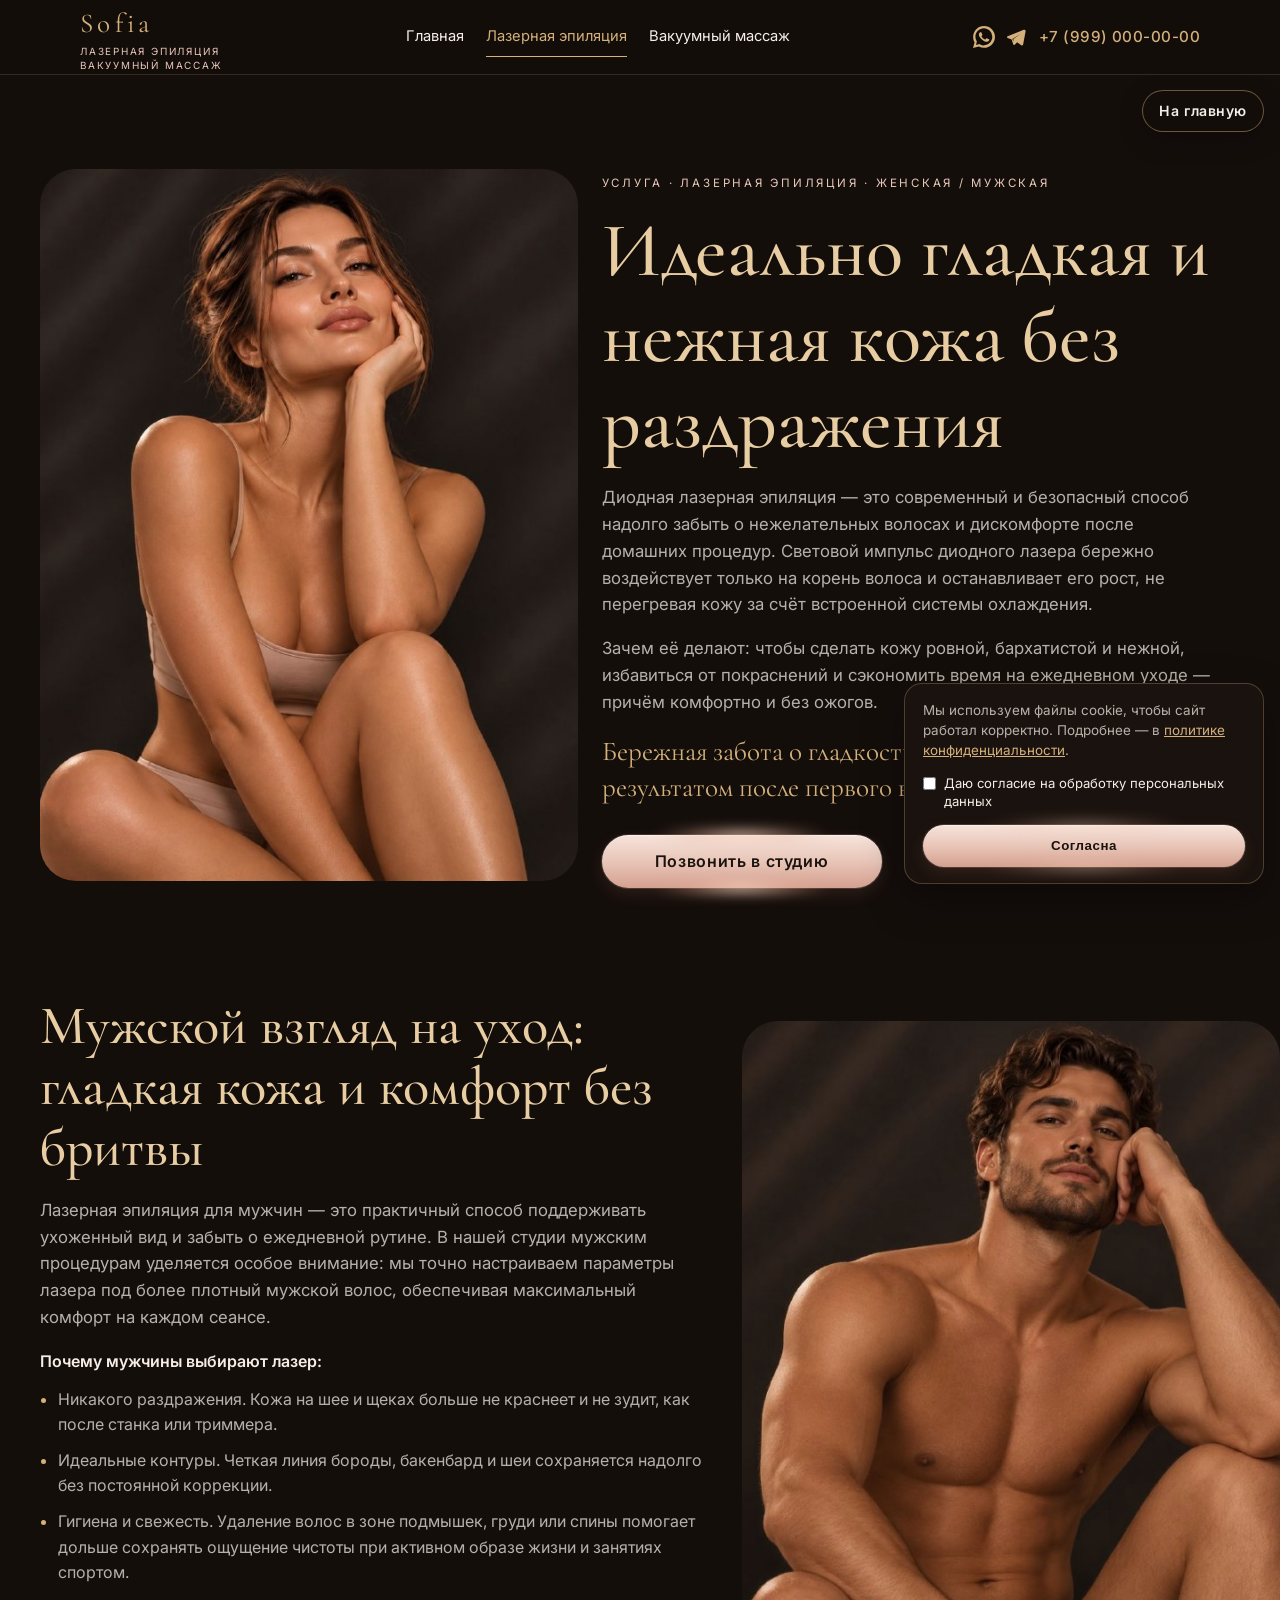
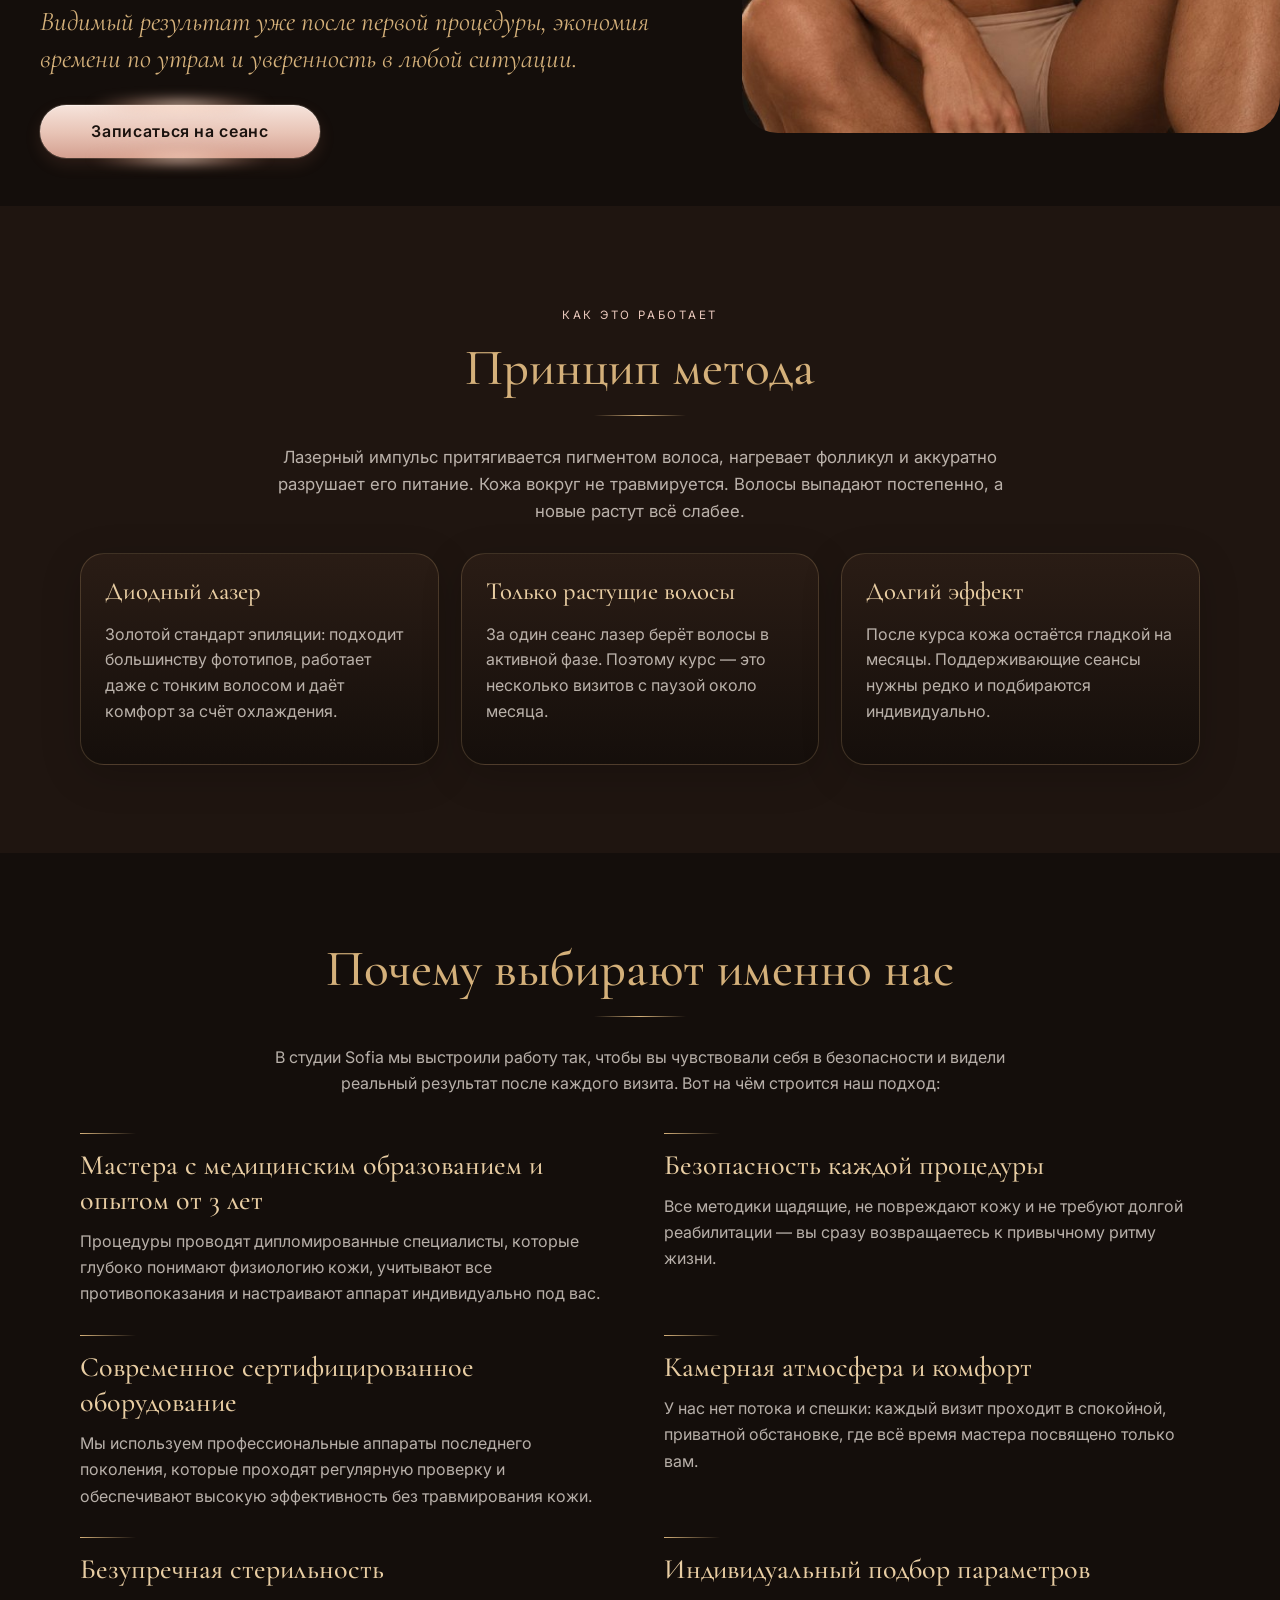
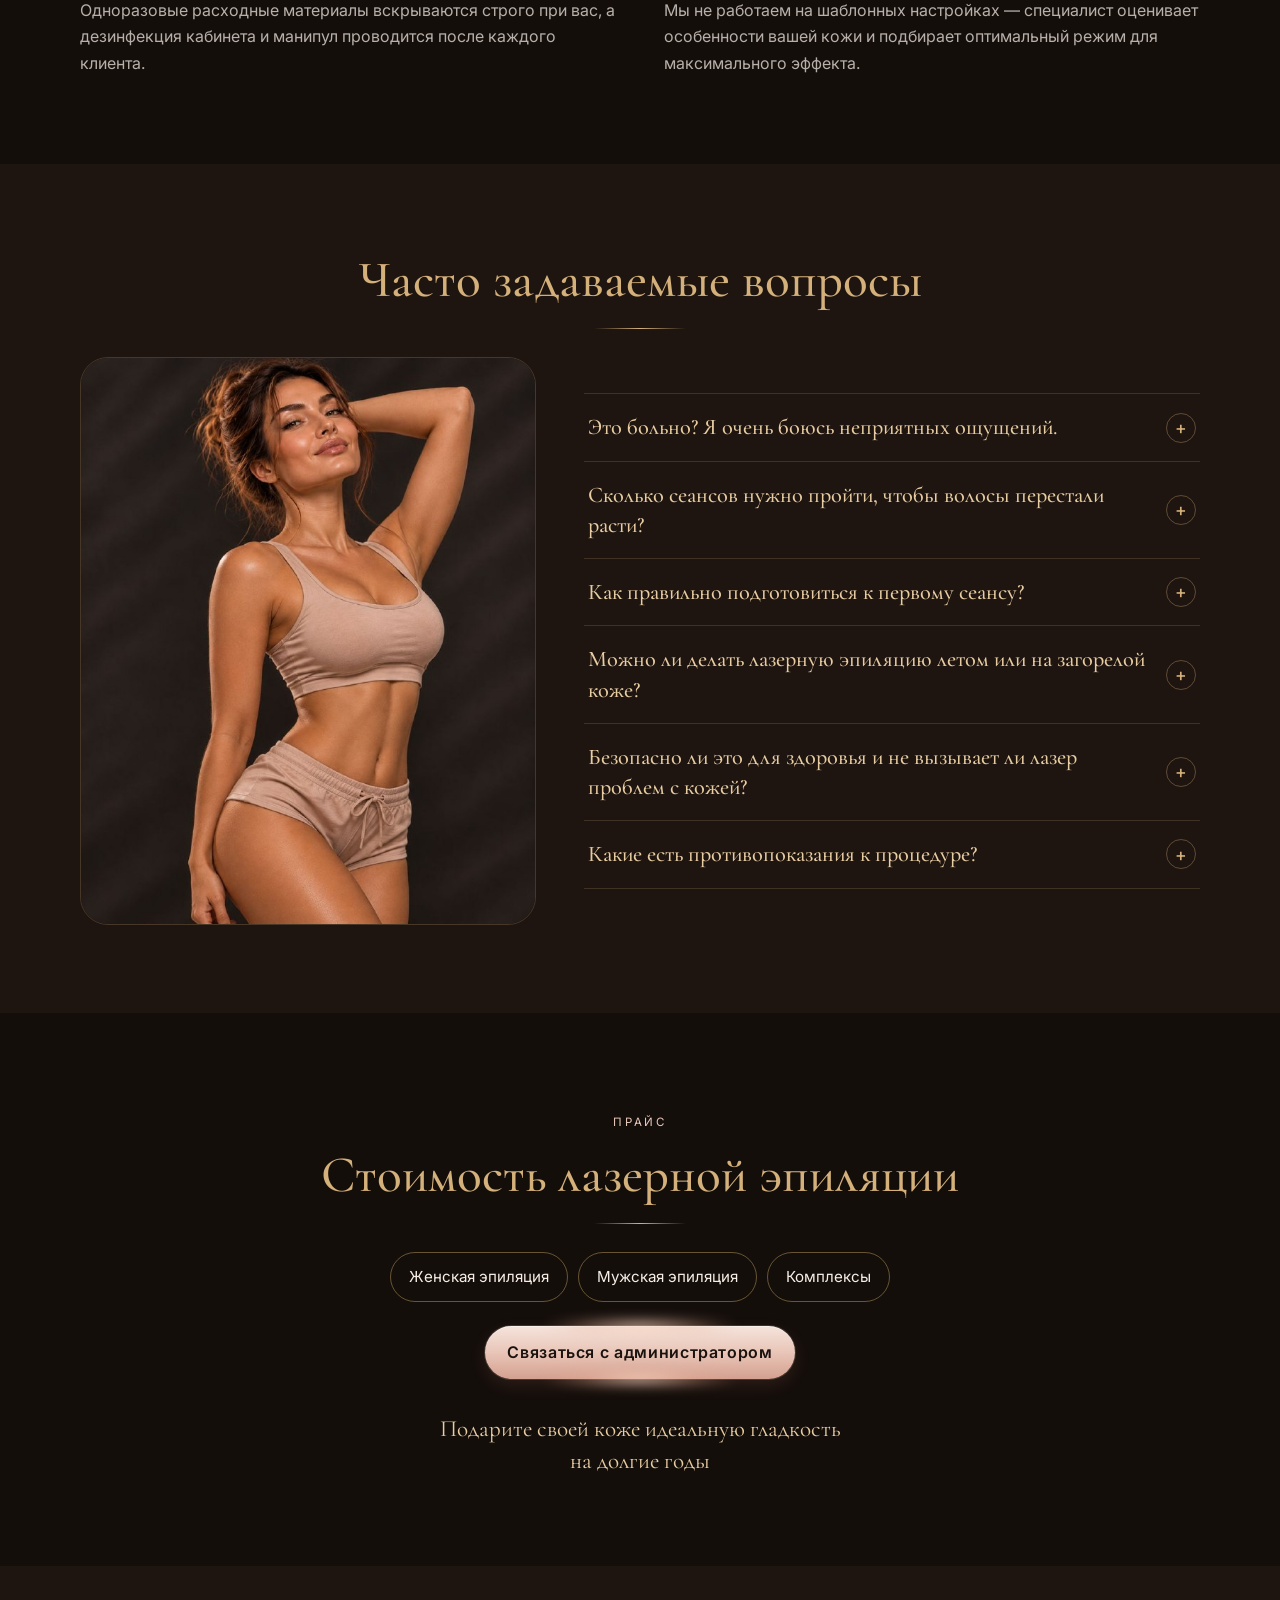
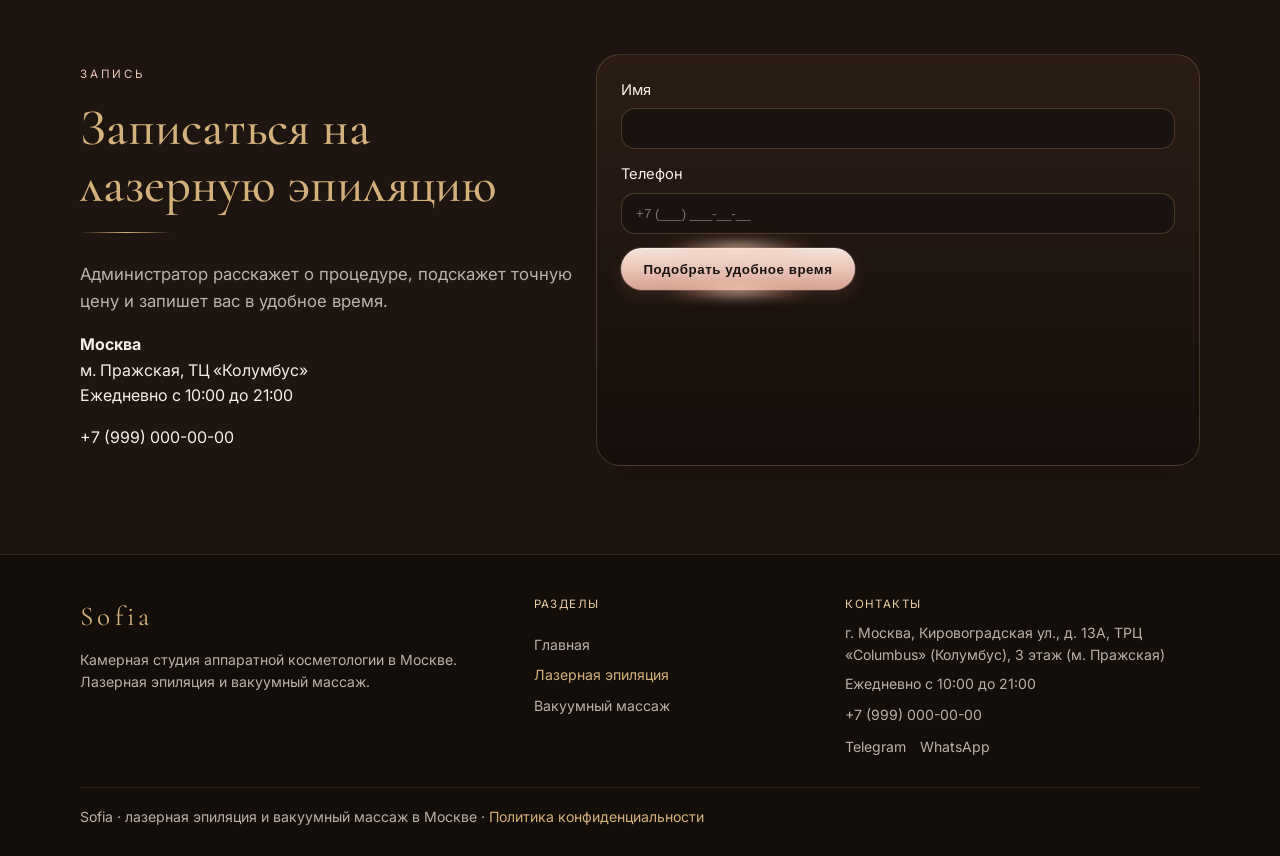
==== laser/index.html @ cdc3695e "Publish Sofia studio site for client preview. Co-authored-by: Cursor <cursoragent@cursor.com>" ====
<!DOCTYPE html>
<html lang="ru">
<head>
  <meta charset="UTF-8">
  <meta name="viewport" content="width=device-width, initial-scale=1.0">
  <title>Лазерная эпиляция в Москве — Sofia</title>
  <meta name="description" content="Лазерная эпиляция на диодном лазере в студии Sofia: безопасно, комфортно, с охлаждением и честным курсом.">
  <link rel="preconnect" href="https://fonts.googleapis.com">
  <link rel="preconnect" href="https://fonts.gstatic.com" crossorigin>
  <link href="https://fonts.googleapis.com/css2?family=Cormorant+Garamond:wght@500;600;700&family=Inter:wght@400;500;600&display=swap" rel="stylesheet">
  <link rel="preload" as="image" href="../images/about.jpg?v=2">
  <link rel="stylesheet" href="../styles.css?v=31">
  <style>
    /* Только герой услуги на /laser */
    body[data-page="laser"] .laser-hero-accent {
      margin: 18px 0 0;
      font-family: "Cormorant Garamond", serif;
      font-size: clamp(1.25rem, 2.4vw, 1.7rem);
      line-height: 1.35;
      color: var(--gold);
    }

    /* Только блок мужской эпиляции на /laser */
    body[data-page="laser"] .laser-men {
      background: var(--chocolate);
      padding: 28px 0 48px;
    }

    body[data-page="laser"] .laser-men-inner {
      display: grid;
      gap: 28px;
      align-items: center;
    }

    body[data-page="laser"] .laser-men-copy h2 {
      text-align: left;
      margin: 0 0 18px;
      color: var(--gold-soft);
      font-size: clamp(2rem, 4.4vw, 3.4rem);
    }

    body[data-page="laser"] .laser-men-copy .lead {
      margin: 0 0 18px;
    }

    body[data-page="laser"] .laser-men-copy .laser-men-list-title {
      margin: 0 0 12px;
      color: var(--cream);
      font-weight: 600;
    }

    body[data-page="laser"] .laser-men-copy ul {
      margin: 0 0 8px;
      padding: 0 0 0 1.1em;
      color: var(--muted);
    }

    body[data-page="laser"] .laser-men-copy li {
      margin: 0 0 10px;
      line-height: 1.6;
    }

    body[data-page="laser"] .laser-men-copy li::marker {
      color: var(--gold);
    }

    body[data-page="laser"] .laser-men-copy .laser-hero-accent {
      font-style: italic;
    }

    body[data-page="laser"] .laser-men-visual {
      margin: 0;
      border-radius: 36px;
      overflow: hidden;
    }

    body[data-page="laser"] .laser-men-visual img {
      width: 100%;
      height: auto;
      display: block;
      object-fit: cover;
      object-position: center top;
      filter: saturate(0.92);
    }

    @media (min-width: 901px) {
      body[data-page="laser"] .laser-men {
        padding: 20px 0 48px;
      }

      body[data-page="laser"] .laser-men-inner {
        grid-template-columns: 1fr minmax(280px, 42vw);
        gap: 40px;
        width: calc(100% - 40px);
        max-width: none;
        margin-left: 40px;
        margin-right: 40px;
        padding: 0;
      }

      body[data-page="laser"] .laser-men-visual img {
        height: calc(88vh - 80px);
      }
    }

    /* Только блок преимуществ на /laser */
    body[data-page="laser"] #advantages .laser-why-lead {
      max-width: 760px;
      margin: 0 auto 36px;
      text-align: center;
      color: var(--muted);
    }

    body[data-page="laser"] #advantages .laser-why-grid {
      display: grid;
      grid-template-columns: 1fr;
      gap: 28px 48px;
    }

    body[data-page="laser"] #advantages .laser-why-item {
      margin: 0;
      padding: 0;
      background: none;
      border: 0;
      box-shadow: none;
    }

    body[data-page="laser"] #advantages .laser-why-item::before {
      content: "";
      display: block;
      width: 56px;
      height: 1px;
      margin: 0 0 14px;
      background: linear-gradient(90deg, var(--gold), transparent);
    }

    body[data-page="laser"] #advantages .laser-why-item h3 {
      margin: 0 0 10px;
      font-family: "Cormorant Garamond", serif;
      font-size: clamp(1.35rem, 2.2vw, 1.75rem);
      font-weight: 500;
      line-height: 1.25;
      color: var(--gold-soft);
    }

    body[data-page="laser"] #advantages .laser-why-item p {
      margin: 0;
      color: var(--muted);
      line-height: 1.65;
    }

    @media (min-width: 901px) {
      body[data-page="laser"] #advantages .laser-why-grid {
        grid-template-columns: 1fr 1fr;
        grid-template-rows: auto auto auto;
        grid-auto-flow: column;
      }
    }

    /* Только прайс на /laser — пирамида по центру */
    body[data-page="laser"] #price .laser-price-pyramid {
      display: flex;
      flex-direction: column;
      align-items: center;
      text-align: center;
      gap: 16px;
    }

    body[data-page="laser"] #price .laser-price-tabs,
    body[data-page="laser"] #price .laser-price-subtabs {
      display: flex;
      flex-wrap: wrap;
      justify-content: center;
      gap: 10px;
      margin: 0;
      width: 100%;
    }

    body[data-page="laser"] #price .laser-price-subtabs[hidden] {
      display: none;
    }

    body[data-page="laser"] #price .laser-price-tab {
      appearance: none;
      border: 1px solid rgba(201, 169, 98, 0.45);
      background: transparent;
      color: var(--text);
      font: inherit;
      font-size: 0.95rem;
      padding: 12px 18px;
      border-radius: 999px;
      cursor: pointer;
      transition: background 0.2s ease, border-color 0.2s ease, color 0.2s ease;
    }

    body[data-page="laser"] #price .laser-price-tab:hover {
      border-color: var(--gold);
      color: var(--gold-soft);
    }

    body[data-page="laser"] #price .laser-price-tab.is-active {
      background: linear-gradient(135deg, rgba(201, 169, 98, 0.22), rgba(201, 169, 98, 0.08));
      border-color: var(--gold);
      color: var(--gold-soft);
    }

    body[data-page="laser"] #price .laser-price-subtabs .laser-price-tab {
      font-size: 0.88rem;
      padding: 10px 16px;
    }

    body[data-page="laser"] #price .laser-price-panel {
      display: none;
      width: 100%;
      max-width: 640px;
    }

    body[data-page="laser"] #price .laser-price-panel.is-active {
      display: block;
    }

    body[data-page="laser"] #price .laser-price-panel:has(.laser-price-sheet) {
      max-width: 960px;
      text-align: left;
    }

    body[data-page="laser"] #price .laser-price-slot:empty {
      min-height: 0;
    }

    body[data-page="laser"] #price .laser-price-sheet {
      position: relative;
      margin: 8px 0 12px;
      padding: 48px 24px 20px;
      background: linear-gradient(180deg, #f3e2c4 0%, #e4c48a 100%);
      color: #2b1d16;
      border-radius: 24px;
    }

    body[data-page="laser"] #price .laser-price-close {
      position: absolute;
      top: 10px;
      right: 14px;
      width: auto;
      height: auto;
      padding: 0;
      border: 0;
      border-radius: 0;
      background: none;
      color: #2b1d16;
      font-size: 1.7rem;
      line-height: 1;
      cursor: pointer;
    }

    body[data-page="laser"] #price .laser-price-close:hover {
      opacity: 0.65;
    }

    body[data-page="laser"] #price .laser-price-sheet > h3 {
      margin: 0 0 22px;
      text-align: center;
      font-family: "Cormorant Garamond", serif;
      font-size: clamp(1.6rem, 3vw, 2.2rem);
      font-weight: 600;
      letter-spacing: 0.08em;
      text-transform: uppercase;
      color: #2b1d16;
    }

    body[data-page="laser"] #price .laser-price-groups {
      display: grid;
      gap: 22px;
    }

    body[data-page="laser"] #price .laser-price-group h4 {
      margin: 0 0 10px;
      font-family: "Cormorant Garamond", serif;
      font-size: 1.25rem;
      font-weight: 600;
      letter-spacing: 0.12em;
      text-transform: uppercase;
      color: #2b1d16;
      text-align: center;
    }

    body[data-page="laser"] #price .laser-price-group ul {
      list-style: none;
      margin: 0;
      padding: 0;
    }

    body[data-page="laser"] #price .laser-price-group li {
      display: flex;
      justify-content: space-between;
      gap: 16px;
      padding: 7px 0;
      border-bottom: 1px solid rgba(43, 29, 22, 0.18);
      font-size: 0.95rem;
      line-height: 1.35;
      color: #2b1d16;
    }

    body[data-page="laser"] #price .laser-price-group li span:last-child {
      white-space: nowrap;
      font-weight: 600;
    }

    @media (min-width: 901px) {
      body[data-page="laser"] #price .laser-price-groups {
        grid-template-columns: 1fr 1fr;
        gap: 28px 40px;
      }

      body[data-page="laser"] #price .laser-price-group:last-child {
        grid-column: 1 / -1;
      }

      body[data-page="laser"] #price .laser-price-sheet {
        padding: 36px 40px 28px;
      }
    }

    body[data-page="laser"] #price .laser-complex-table-wrap {
      overflow-x: auto;
      -webkit-overflow-scrolling: touch;
      scrollbar-width: thin;
      scrollbar-color: #2b1d16 rgba(43, 29, 22, 0.16);
    }

    body[data-page="laser"] #price .laser-complex-table-wrap::-webkit-scrollbar {
      height: 8px;
    }

    body[data-page="laser"] #price .laser-complex-table-wrap::-webkit-scrollbar-track {
      background: rgba(43, 29, 22, 0.12);
      border-radius: 999px;
    }

    body[data-page="laser"] #price .laser-complex-table-wrap::-webkit-scrollbar-thumb {
      background: #2b1d16;
      border-radius: 999px;
    }

    body[data-page="laser"] #price .laser-complex-table-wrap::-webkit-scrollbar-thumb:hover {
      background: #4a3228;
    }

    body[data-page="laser"] #price .laser-complex-table {
      width: 100%;
      border-collapse: collapse;
      color: #2b1d16;
      font-size: 0.88rem;
    }

    body[data-page="laser"] #price .laser-complex-table th,
    body[data-page="laser"] #price .laser-complex-table td {
      padding: 12px 10px;
      text-align: left;
      vertical-align: top;
      border-bottom: 1px solid rgba(43, 29, 22, 0.16);
    }

    body[data-page="laser"] #price .laser-complex-table th {
      font-family: "Cormorant Garamond", serif;
      font-size: 1rem;
      font-weight: 600;
      letter-spacing: 0.04em;
      white-space: nowrap;
    }

    body[data-page="laser"] #price .laser-complex-size {
      font-family: "Cormorant Garamond", serif;
      font-size: 1.6rem;
      font-weight: 600;
      line-height: 1;
    }

    body[data-page="laser"] #price .laser-complex-once {
      font-weight: 700;
      white-space: nowrap;
    }

    body[data-page="laser"] #price .laser-complex-split {
      display: block;
      white-space: nowrap;
    }

    body[data-page="laser"] #price .laser-complex-split small {
      display: block;
      font-size: 0.78rem;
      opacity: 0.78;
    }

    body[data-page="laser"] #price .laser-complex-note {
      margin: 22px 0 0;
      text-align: center;
      font-family: "Cormorant Garamond", serif;
      font-style: italic;
      font-size: 1.15rem;
      color: #2b1d16;
    }

    body[data-page="laser"] #price .laser-price-cta {
      display: inline-flex;
      align-items: center;
      justify-content: center;
      margin-top: 8px;
      border-radius: 999px;
    }

    body[data-page="laser"] #price .laser-price-appeal {
      margin: 18px 0 0;
      max-width: 420px;
      font-family: "Cormorant Garamond", serif;
      font-size: clamp(1.15rem, 2.2vw, 1.45rem);
      line-height: 1.4;
      color: var(--gold-soft);
      text-align: center;
    }

    /* Только FAQ на /laser */
    body[data-page="laser"] #faq .laser-faq-layout {
      display: grid;
      gap: 28px;
      align-items: start;
    }

    body[data-page="laser"] #faq .laser-faq-visual {
      margin: 0;
      border-radius: 28px;
      overflow: hidden;
      border: 1px solid rgba(212, 176, 122, 0.22);
    }

    body[data-page="laser"] #faq .laser-faq-visual img {
      width: 100%;
      height: auto;
      display: block;
      object-fit: cover;
      object-position: center top;
    }

    body[data-page="laser"] #faq .laser-faq-list {
      max-width: none;
      margin: 0;
    }

    @media (min-width: 901px) {
      body[data-page="laser"] #faq .laser-faq-layout {
        grid-template-columns: minmax(280px, 0.85fr) 1.15fr;
        gap: 48px;
        align-items: center;
      }

      body[data-page="laser"] #faq .laser-faq-visual img {
        min-height: 560px;
        height: 100%;
      }
    }

    body[data-page="laser"] #faq .laser-faq-item {
      border-bottom: 1px solid rgba(212, 176, 122, 0.18);
    }

    body[data-page="laser"] #faq .laser-faq-item:first-child {
      border-top: 1px solid rgba(212, 176, 122, 0.18);
    }

    body[data-page="laser"] #faq .laser-faq-item summary {
      list-style: none;
      display: flex;
      align-items: center;
      justify-content: space-between;
      gap: 18px;
      padding: 18px 4px;
      cursor: pointer;
      font-family: "Cormorant Garamond", serif;
      font-size: clamp(1.15rem, 2.2vw, 1.4rem);
      font-weight: 500;
      line-height: 1.35;
      color: var(--gold-soft);
    }

    body[data-page="laser"] #faq .laser-faq-item summary::-webkit-details-marker {
      display: none;
    }

    body[data-page="laser"] #faq .laser-faq-item summary::after {
      content: "+";
      flex: 0 0 auto;
      width: 28px;
      height: 28px;
      display: inline-flex;
      align-items: center;
      justify-content: center;
      border: 1px solid rgba(212, 176, 122, 0.35);
      border-radius: 50%;
      color: var(--gold);
      font-family: Inter, system-ui, sans-serif;
      font-size: 1.1rem;
      line-height: 1;
      transition: transform 0.25s ease, background 0.25s ease, border-color 0.25s ease;
    }

    body[data-page="laser"] #faq .laser-faq-item[open] summary::after {
      content: "–";
      transform: rotate(180deg);
      background: rgba(212, 176, 122, 0.12);
      border-color: var(--gold);
    }

    body[data-page="laser"] #faq .laser-faq-answer {
      display: grid;
      grid-template-rows: 0fr;
      transition: grid-template-rows 0.28s ease;
    }

    body[data-page="laser"] #faq .laser-faq-item[open] .laser-faq-answer {
      grid-template-rows: 1fr;
    }

    body[data-page="laser"] #faq .laser-faq-answer > p {
      overflow: hidden;
      margin: 0;
      padding: 0 4px 18px;
      color: var(--muted);
      line-height: 1.65;
    }
  </style>
</head>
<body data-page="laser">
  <div id="app-header"></div>

  <main>
    <section class="hero hero-service" id="top">
      <img class="hero-bg" src="../images/about.jpg?v=2" alt="Лазерная эпиляция Sofia" fetchpriority="high" decoding="async">
      <div class="wrap">
        <div class="hero-copy">
          <p class="eyebrow">Услуга · лазерная эпиляция · женская / мужская</p>
          <h1>Идеально гладкая и нежная кожа без раздражения</h1>
          <p class="lead">Диодная лазерная эпиляция — это современный и безопасный способ надолго забыть о нежелательных волосах и дискомфорте после домашних процедур. Световой импульс диодного лазера бережно воздействует только на корень волоса и останавливает его рост, не перегревая кожу за счёт встроенной системы охлаждения.</p>
          <p class="lead">Зачем её делают: чтобы сделать кожу ровной, бархатистой и нежной, избавиться от покраснений и сэкономить время на ежедневном уходе — причём комфортно и без ожогов.</p>
          <p class="laser-hero-accent">Бережная забота о гладкости вашей кожи с видимым результатом после первого визита.</p>
          <div class="hero-actions">
            <a class="btn btn-gold" href="tel:+79990000000">Позвонить в студию</a>
          </div>
        </div>
      </div>
    </section>

    <section class="laser-men" id="men">
      <div class="wrap laser-men-inner">
        <div class="laser-men-copy">
          <h2>Мужской взгляд на уход: гладкая кожа и комфорт без бритвы</h2>
          <p class="lead">Лазерная эпиляция для мужчин — это практичный способ поддерживать ухоженный вид и забыть о ежедневной рутине. В нашей студии мужским процедурам уделяется особое внимание: мы точно настраиваем параметры лазера под более плотный мужской волос, обеспечивая максимальный комфорт на каждом сеансе.</p>
          <p class="laser-men-list-title">Почему мужчины выбирают лазер:</p>
          <ul>
            <li>Никакого раздражения. Кожа на шее и щеках больше не краснеет и не зудит, как после станка или триммера.</li>
            <li>Идеальные контуры. Четкая линия бороды, бакенбард и шеи сохраняется надолго без постоянной коррекции.</li>
            <li>Гигиена и свежесть. Удаление волос в зоне подмышек, груди или спины помогает дольше сохранять ощущение чистоты при активном образе жизни и занятиях спортом.</li>
          </ul>
          <p class="laser-hero-accent">Видимый результат уже после первой процедуры, экономия времени по утрам и уверенность в любой ситуации.</p>
          <div class="hero-actions">
            <a class="btn btn-gold" href="tel:+79990000000">Записаться на сеанс</a>
          </div>
        </div>
        <div class="laser-men-visual">
          <img src="../images/laser-men.jpg?v=1" alt="Мужская лазерная эпиляция Sofia" decoding="async">
        </div>
      </div>
    </section>

    <section class="section section-dark" id="method">
      <div class="wrap">
        <p class="eyebrow" style="text-align:center">Как это работает</p>
        <h2>Принцип метода</h2>
        <div class="gold-line"></div>
        <p class="lead" style="max-width:760px;margin:0 auto 28px;text-align:center">Лазерный импульс притягивается пигментом волоса, нагревает фолликул и аккуратно разрушает его питание. Кожа вокруг не травмируется. Волосы выпадают постепенно, а новые растут всё слабее.</p>
        <div class="adv-grid">
          <article class="card">
            <h3>Диодный лазер</h3>
            <p>Золотой стандарт эпиляции: подходит большинству фототипов, работает даже с тонким волосом и даёт комфорт за счёт охлаждения.</p>
          </article>
          <article class="card">
            <h3>Только растущие волосы</h3>
            <p>За один сеанс лазер берёт волосы в активной фазе. Поэтому курс — это несколько визитов с паузой около месяца.</p>
          </article>
          <article class="card">
            <h3>Долгий эффект</h3>
            <p>После курса кожа остаётся гладкой на месяцы. Поддерживающие сеансы нужны редко и подбираются индивидуально.</p>
          </article>
        </div>
      </div>
    </section>

    <section class="section" id="advantages">
      <div class="wrap">
        <h2>Почему выбирают именно нас</h2>
        <div class="gold-line"></div>
        <p class="laser-why-lead">В студии Sofia мы выстроили работу так, чтобы вы чувствовали себя в безопасности и видели реальный результат после каждого визита. Вот на чём строится наш подход:</p>
        <div class="laser-why-grid">
          <article class="laser-why-item">
            <h3>Мастера с медицинским образованием и опытом от 3 лет</h3>
            <p>Процедуры проводят дипломированные специалисты, которые глубоко понимают физиологию кожи, учитывают все противопоказания и настраивают аппарат индивидуально под вас.</p>
          </article>
          <article class="laser-why-item">
            <h3>Современное сертифицированное оборудование</h3>
            <p>Мы используем профессиональные аппараты последнего поколения, которые проходят регулярную проверку и обеспечивают высокую эффективность без травмирования кожи.</p>
          </article>
          <article class="laser-why-item">
            <h3>Безупречная стерильность</h3>
            <p>Одноразовые расходные материалы вскрываются строго при вас, а дезинфекция кабинета и манипул проводится после каждого клиента.</p>
          </article>
          <article class="laser-why-item">
            <h3>Безопасность каждой процедуры</h3>
            <p>Все методики щадящие, не повреждают кожу и не требуют долгой реабилитации — вы сразу возвращаетесь к привычному ритму жизни.</p>
          </article>
          <article class="laser-why-item">
            <h3>Камерная атмосфера и комфорт</h3>
            <p>У нас нет потока и спешки: каждый визит проходит в спокойной, приватной обстановке, где всё время мастера посвящено только вам.</p>
          </article>
          <article class="laser-why-item">
            <h3>Индивидуальный подбор параметров</h3>
            <p>Мы не работаем на шаблонных настройках — специалист оценивает особенности вашей кожи и подбирает оптимальный режим для максимального эффекта.</p>
          </article>
        </div>
      </div>
    </section>

    <section class="section section-dark" id="faq">
      <div class="wrap">
        <h2>Часто задаваемые вопросы</h2>
        <div class="gold-line"></div>
        <div class="laser-faq-layout">
          <div class="laser-faq-visual">
            <img src="../images/laser-faq.jpg?v=1" alt="Лазерная эпиляция Sofia" decoding="async">
          </div>
          <div class="laser-faq-list">
          <details class="laser-faq-item">
            <summary>Это больно? Я очень боюсь неприятных ощущений.</summary>
            <div class="laser-faq-answer">
              <p>Нет, процедура проходит комфортно. В нашем диодном лазере встроена мощная контактная система охлаждения: наконечник манипулы охлаждает кожу прямо во время вспышки, поэтому вы чувствуете лишь лёгкое тепло и приятное покалывание.</p>
            </div>
          </details>
          <details class="laser-faq-item">
            <summary>Сколько сеансов нужно пройти, чтобы волосы перестали расти?</summary>
            <div class="laser-faq-answer">
              <p>В среднем полный курс составляет 8–10 процедур с интервалом 3–4 недели. Лазер воздействует только на волосы в активной фазе роста, поэтому для захвата всех спящих фолликулов нужно время. При этом до 20–30% волос уходят уже после первого визита.</p>
            </div>
          </details>
          <details class="laser-faq-item">
            <summary>Как правильно подготовиться к первому сеансу?</summary>
            <div class="laser-faq-answer">
              <p>Подготовка максимально простая: за 12–24 часа до визита нужно гладко сбрить волосы станком в зоне эпиляции. За 2–3 недели до процедуры нельзя выдёргивать волосы воском, шугарингом или эпилятором (должен сохраниться корень волоса), а за 7–10 дней лучше избегать активного загара.</p>
            </div>
          </details>
          <details class="laser-faq-item">
            <summary>Можно ли делать лазерную эпиляцию летом или на загорелой коже?</summary>
            <div class="laser-faq-answer">
              <p>Да, современный диодный лазер позволяет безопасно работать круглый год, в том числе со смуглой и слегка загорелой кожей. Главное правило — не загорать на активном солнце и в солярии за 7 дней до и 7 дней после процедуры, а также использовать крем с SPF на открытых участках.</p>
            </div>
          </details>
          <details class="laser-faq-item">
            <summary>Безопасно ли это для здоровья и не вызывает ли лазер проблем с кожей?</summary>
            <div class="laser-faq-answer">
              <p>Абсолютно безопасно. Луч диодного лазера проникает на глубину всего 2–3 мм — ровно до волосяного фолликула, не затрагивая внутренние органы и лимфоузлы. Процедуру проводят мастера с медицинским образованием, а перед началом мы обязательно проверяем список противопоказаний.</p>
            </div>
          </details>
          <details class="laser-faq-item">
            <summary>Какие есть противопоказания к процедуре?</summary>
            <div class="laser-faq-answer">
              <p>К основным противопоказаниям относятся беременность и период грудного вскармливания, онкологические заболевания, сахарный диабет в стадии декомпенсации, острые кожные воспаления в зоне обработки, свежий загар (менее 7 дней) и приём некоторых фотосенсибилизирующих препаратов. На консультации специалист подробно всё уточнит.</p>
            </div>
          </details>
          </div>
        </div>
      </div>
    </section>

    <section class="section" id="price">
      <div class="wrap">
        <p class="eyebrow" style="text-align:center">Прайс</p>
        <h2>Стоимость лазерной эпиляции</h2>
        <div class="gold-line"></div>

        <div class="laser-price-pyramid">
          <div class="laser-price-tabs" role="tablist" aria-label="Категории прайса">
            <button type="button" class="laser-price-tab" data-price-tab="women" role="tab" aria-selected="false">Женская эпиляция</button>
            <button type="button" class="laser-price-tab" data-price-tab="men" role="tab" aria-selected="false">Мужская эпиляция</button>
            <button type="button" class="laser-price-tab" data-price-tab="complex" role="tab" aria-selected="false">Комплексы</button>
          </div>

          <div class="laser-price-subtabs" hidden role="tablist" aria-label="Комплексы">
            <button type="button" class="laser-price-tab" data-price-sub="complex-women" role="tab" aria-selected="false">Женские комплексы</button>
            <button type="button" class="laser-price-tab" data-price-sub="complex-men" role="tab" aria-selected="false">Мужские комплексы</button>
          </div>

          <div class="laser-price-panel" data-price-panel="women" role="tabpanel" hidden>
            <div class="laser-price-slot" data-price-slot="women">
              <div class="laser-price-sheet">
                <button type="button" class="laser-price-close" aria-label="Закрыть прайс">×</button>
                <h3>Эпиляция женщины</h3>
                <div class="laser-price-groups">
                  <div class="laser-price-group">
                    <h4>Руки</h4>
                    <ul>
                      <li><span>Пальцы рук и кисти</span><span>790 ₽</span></li>
                      <li><span>Руки до локтя / предплечья</span><span>1 490 ₽</span></li>
                      <li><span>Руки выше локтя / плечи</span><span>1 890 ₽</span></li>
                      <li><span>Подмышки</span><span>1 290 ₽</span></li>
                      <li><span>Руки полностью</span><span>2 290 ₽</span></li>
                    </ul>
                  </div>
                  <div class="laser-price-group">
                    <h4>Лицо</h4>
                    <ul>
                      <li><span>Межбровье</span><span>790 ₽</span></li>
                      <li><span>Верхняя губа</span><span>790 ₽</span></li>
                      <li><span>Подбородок</span><span>790 ₽</span></li>
                      <li><span>Бакенбарды</span><span>790 ₽</span></li>
                      <li><span>Скулы</span><span>790 ₽</span></li>
                      <li><span>Шея</span><span>990 ₽</span></li>
                      <li><span>Щеки (бакенбарды и скулы)</span><span>990 ₽</span></li>
                      <li><span>Лоб</span><span>790 ₽</span></li>
                      <li><span>Виски</span><span>790 ₽</span></li>
                      <li><span>Лицо полностью (верхняя губа, подбородок, виски и шея)</span><span>2 290 ₽</span></li>
                    </ul>
                  </div>
                  <div class="laser-price-group">
                    <h4>Тело</h4>
                    <ul>
                      <li><span>Вокруг сосков / ареолы</span><span>790 ₽</span></li>
                      <li><span>Декольте / межгрудная область</span><span>990 ₽</span></li>
                      <li><span>Грудь полностью</span><span>1 490 ₽</span></li>
                      <li><span>Белая линия живота</span><span>990 ₽</span></li>
                      <li><span>Живот полностью</span><span>1 890 ₽</span></li>
                      <li><span>Поясница</span><span>990 ₽</span></li>
                      <li><span>Спина полностью</span><span>2 490 ₽</span></li>
                      <li><span>Плечевой пояс</span><span>1 490 ₽</span></li>
                    </ul>
                  </div>
                  <div class="laser-price-group">
                    <h4>Ноги</h4>
                    <ul>
                      <li><span>Пальцы ног и стопы</span><span>990 ₽</span></li>
                      <li><span>Голени</span><span>2 490 ₽</span></li>
                      <li><span>Бёдра</span><span>2 590 ₽</span></li>
                      <li><span>Ноги полностью</span><span>3 290 ₽</span></li>
                    </ul>
                  </div>
                  <div class="laser-price-group">
                    <h4>Интимные зоны</h4>
                    <ul>
                      <li><span>Межъягодичная впадина</span><span>790 ₽</span></li>
                      <li><span>Ягодицы</span><span>1 990 ₽</span></li>
                      <li><span>Бикини классическое</span><span>1 790 ₽</span></li>
                      <li><span>Бикини тотальное</span><span>2 390 ₽</span></li>
                    </ul>
                  </div>
                </div>
              </div>
            </div>
          </div>

          <div class="laser-price-panel" data-price-panel="men" role="tabpanel" hidden>
            <div class="laser-price-slot" data-price-slot="men">
              <div class="laser-price-sheet">
                <button type="button" class="laser-price-close" aria-label="Закрыть прайс">×</button>
                <h3>Мужская эпиляция</h3>
                <div class="laser-price-groups">
                  <div class="laser-price-group">
                    <h4>Руки</h4>
                    <ul>
                      <li><span>Пальцы рук и кисти рук</span><span>1 090 ₽</span></li>
                      <li><span>Руки до локтя / предплечья</span><span>3 090 ₽</span></li>
                      <li><span>Руки выше локтя / плечи</span><span>3 090 ₽</span></li>
                      <li><span>Подмышки</span><span>1 490 ₽</span></li>
                      <li><span>Руки полностью</span><span>4 790 ₽</span></li>
                    </ul>
                  </div>
                  <div class="laser-price-group">
                    <h4>Лицо</h4>
                    <ul>
                      <li><span>Межбровье</span><span>890 ₽</span></li>
                      <li><span>Верхняя губа</span><span>1 090 ₽</span></li>
                      <li><span>Подбородок</span><span>1 090 ₽</span></li>
                      <li><span>Бакенбарды</span><span>1 090 ₽</span></li>
                      <li><span>Скулы</span><span>1 090 ₽</span></li>
                      <li><span>Шея</span><span>1 490 ₽</span></li>
                      <li><span>Щёки</span><span>1 790 ₽</span></li>
                      <li><span>Лоб</span><span>1 090 ₽</span></li>
                      <li><span>Виски</span><span>1 090 ₽</span></li>
                      <li><span>Лицо полностью (верхняя губа, подбородок, виски и шея)</span><span>3 390 ₽</span></li>
                    </ul>
                  </div>
                  <div class="laser-price-group">
                    <h4>Тело</h4>
                    <ul>
                      <li><span>Вокруг сосков / ареолы</span><span>1 090 ₽</span></li>
                      <li><span>Декольте / межгрудная область</span><span>2 790 ₽</span></li>
                      <li><span>Грудь полностью</span><span>3 490 ₽</span></li>
                      <li><span>Белая линия живота</span><span>1 490 ₽</span></li>
                      <li><span>Живот полностью</span><span>3 690 ₽</span></li>
                      <li><span>Поясница</span><span>1 490 ₽</span></li>
                      <li><span>Спина полностью</span><span>4 790 ₽</span></li>
                      <li><span>Плечевой пояс</span><span>3 690 ₽</span></li>
                    </ul>
                  </div>
                  <div class="laser-price-group">
                    <h4>Ноги</h4>
                    <ul>
                      <li><span>Пальцы ног и стопы</span><span>1 490 ₽</span></li>
                      <li><span>Голени</span><span>4 590 ₽</span></li>
                      <li><span>Бёдра</span><span>4 790 ₽</span></li>
                      <li><span>Ноги полностью</span><span>6 290 ₽</span></li>
                    </ul>
                  </div>
                  <div class="laser-price-group">
                    <h4>Интимные зоны</h4>
                    <ul>
                      <li><span>Межъягодичная впадина</span><span>1 490 ₽</span></li>
                      <li><span>Ягодицы</span><span>3 470 ₽</span></li>
                      <li><span>Бикини классическое</span><span>1 690 ₽</span></li>
                      <li><span>Бикини тотальное</span><span>3 390 ₽</span></li>
                    </ul>
                  </div>
                </div>
              </div>
            </div>
          </div>

          <div class="laser-price-panel" data-price-panel="complex-women" role="tabpanel" hidden>
            <div class="laser-price-slot" data-price-slot="complex-women">
              <div class="laser-price-sheet">
                <button type="button" class="laser-price-close" aria-label="Закрыть прайс">×</button>
                <h3>Комплексы женской эпиляции</h3>
                <div class="laser-complex-table-wrap">
                  <table class="laser-complex-table">
                    <thead>
                      <tr>
                        <th>Комплекс</th>
                        <th>Состав</th>
                        <th>Разовая</th>
                        <th>3+1</th>
                        <th>4+2</th>
                        <th>6+4</th>
                      </tr>
                    </thead>
                    <tbody>
                      <tr>
                        <td><span class="laser-complex-size">S</span></td>
                        <td>Подмышки + тотальное бикини</td>
                        <td class="laser-complex-once">2 990 ₽</td>
                        <td><span class="laser-complex-split">10 470 ₽<small>2 618 ₽</small></span></td>
                        <td><span class="laser-complex-split">13 960 ₽<small>2 327 ₽</small></span></td>
                        <td><span class="laser-complex-split">20 940 ₽<small>2 094 ₽</small></span></td>
                      </tr>
                      <tr>
                        <td><span class="laser-complex-size">M</span></td>
                        <td>Подмышки + тотальное бикини + голени, стопы</td>
                        <td class="laser-complex-once">4 990 ₽</td>
                        <td><span class="laser-complex-split">14 970 ₽<small>3 743 ₽</small></span></td>
                        <td><span class="laser-complex-split">19 960 ₽<small>3 327 ₽</small></span></td>
                        <td><span class="laser-complex-split">29 940 ₽<small>2 994 ₽</small></span></td>
                      </tr>
                      <tr>
                        <td><span class="laser-complex-size">L</span></td>
                        <td>Подмышки + тотальное бикини + ноги полностью + руки + белая линия живота + верхняя губа</td>
                        <td class="laser-complex-once">7 990 ₽</td>
                        <td><span class="laser-complex-split">23 970 ₽<small>5 993 ₽</small></span></td>
                        <td><span class="laser-complex-split">31 960 ₽<small>5 326 ₽</small></span></td>
                        <td><span class="laser-complex-split">47 940 ₽<small>4 794 ₽</small></span></td>
                      </tr>
                      <tr>
                        <td><span class="laser-complex-size">XL</span></td>
                        <td>Всё тело (неограниченное количество зон)</td>
                        <td class="laser-complex-once">9 990 ₽</td>
                        <td><span class="laser-complex-split">29 970 ₽<small>7 493 ₽</small></span></td>
                        <td><span class="laser-complex-split">39 960 ₽<small>6 660 ₽</small></span></td>
                        <td>—</td>
                      </tr>
                    </tbody>
                  </table>
                </div>
                <p class="laser-complex-note">Комплексы — выгодный выбор для гладкой кожи надолго</p>
              </div>
            </div>
          </div>

          <div class="laser-price-panel" data-price-panel="complex-men" role="tabpanel" hidden>
            <div class="laser-price-slot" data-price-slot="complex-men">
              <div class="laser-price-sheet">
                <button type="button" class="laser-price-close" aria-label="Закрыть прайс">×</button>
                <h3>Комплексы мужской эпиляции</h3>
                <div class="laser-complex-table-wrap">
                  <table class="laser-complex-table">
                    <thead>
                      <tr>
                        <th>Комплекс</th>
                        <th>Состав</th>
                        <th>Разовая</th>
                        <th>3+1</th>
                        <th>4+2</th>
                        <th>6+4</th>
                      </tr>
                    </thead>
                    <tbody>
                      <tr>
                        <td><span class="laser-complex-size">S</span></td>
                        <td>Подмышки + тотальное бикини</td>
                        <td class="laser-complex-once">4 190 ₽</td>
                        <td><span class="laser-complex-split">12 570 ₽<small>3 143 ₽</small></span></td>
                        <td><span class="laser-complex-split">16 760 ₽<small>2 793 ₽</small></span></td>
                        <td><span class="laser-complex-split">25 140 ₽<small>2 514 ₽</small></span></td>
                      </tr>
                      <tr>
                        <td><span class="laser-complex-size">M</span></td>
                        <td>Подмышки + бикини + грудь полностью + белая линия живота</td>
                        <td class="laser-complex-once">7 490 ₽</td>
                        <td><span class="laser-complex-split">22 470 ₽<small>5 618 ₽</small></span></td>
                        <td><span class="laser-complex-split">29 960 ₽<small>4 993 ₽</small></span></td>
                        <td><span class="laser-complex-split">44 940 ₽<small>4 494 ₽</small></span></td>
                      </tr>
                      <tr>
                        <td><span class="laser-complex-size">L</span></td>
                        <td>Подмышки + бикини + грудь + живот + спина + межбровье</td>
                        <td class="laser-complex-once">13 190 ₽</td>
                        <td><span class="laser-complex-split">39 570 ₽<small>9 893 ₽</small></span></td>
                        <td><span class="laser-complex-split">52 760 ₽<small>8 793 ₽</small></span></td>
                        <td><span class="laser-complex-split">79 140 ₽<small>7 914 ₽</small></span></td>
                      </tr>
                    </tbody>
                  </table>
                </div>
                <p class="laser-complex-note">Комплексы — выгодный выбор для гладкой кожи надолго</p>
              </div>
            </div>
          </div>

          <a class="btn btn-gold laser-price-cta" href="tel:+79990000000">Связаться с администратором</a>
          <p class="laser-price-appeal">Подарите своей коже идеальную гладкость на долгие годы</p>
        </div>
      </div>
    </section>

    <section class="section section-dark" id="contacts">
      <div class="wrap contact-grid">
        <div>
          <p class="eyebrow">Запись</p>
          <h2 style="text-align:left">Записаться на лазерную эпиляцию</h2>
          <div class="gold-line" style="margin-left:0"></div>
          <p class="lead">Администратор расскажет о процедуре, подскажет точную цену и запишет вас в удобное время.</p>
          <p><strong>Москва</strong><br>м. Пражская, ТЦ «Колумбус»<br>Ежедневно с 10:00 до 21:00</p>
          <p><a href="tel:+79990000000">+7 (999) 000-00-00</a></p>
        </div>
        <form class="card form" id="lead-form">
          <div class="fields">
            <label>Имя<input type="text" name="name" autocomplete="name"></label>
            <label>Телефон<input type="tel" name="phone" class="js-phone" placeholder="+7 (___) ___-__-__" required></label>
            <label class="hp-field" aria-hidden="true">Сайт<input type="text" name="website" class="js-hp" tabindex="-1" autocomplete="off"></label>
            <button class="btn btn-gold" type="submit">Подобрать удобное время</button>
          </div>
          <p class="form-success">Спасибо. Заявка принята. Мы свяжемся с вами в ближайшее время.</p>
        </form>
      </div>
    </section>
  </main>

  <div id="app-footer"></div>
  <script src="../layout.js?v=27"></script>
  <script src="../app.js?v=22"></script>
  <script>
    (function () {
      var root = document.querySelector('body[data-page="laser"] #price');
      if (!root) return;

      var mainTabs = root.querySelectorAll('[data-price-tab]');
      var subWrap = root.querySelector('.laser-price-subtabs');
      var subTabs = root.querySelectorAll('[data-price-sub]');
      var panels = root.querySelectorAll('[data-price-panel]');
      function showPanel(id) {
        panels.forEach(function (panel) {
          var on = !!id && panel.getAttribute('data-price-panel') === id;
          panel.classList.toggle('is-active', on);
          if (on) panel.removeAttribute('hidden');
          else panel.setAttribute('hidden', '');
        });
      }

      function setActive(btns, attr, id) {
        btns.forEach(function (btn) {
          var on = !!id && btn.getAttribute(attr) === id;
          btn.classList.toggle('is-active', on);
          btn.setAttribute('aria-selected', on ? 'true' : 'false');
        });
      }

      function closePrice() {
        setActive(mainTabs, 'data-price-tab', null);
        setActive(subTabs, 'data-price-sub', null);
        subWrap.hidden = true;
        showPanel(null);
      }

      function closeSheet(btn) {
        var panel = btn && btn.closest('[data-price-panel]');
        var panelId = panel && panel.getAttribute('data-price-panel');
        if (panelId && panelId.indexOf('complex') === 0) {
          setActive(subTabs, 'data-price-sub', null);
          showPanel(null);
          return;
        }
        closePrice();
      }

      mainTabs.forEach(function (btn) {
        btn.addEventListener('click', function () {
          var id = btn.getAttribute('data-price-tab');
          if (btn.classList.contains('is-active')) {
            closePrice();
            return;
          }
          setActive(mainTabs, 'data-price-tab', id);

          if (id === 'complex') {
            subWrap.hidden = false;
            setActive(subTabs, 'data-price-sub', null);
            showPanel(null);
          } else {
            subWrap.hidden = true;
            showPanel(id);
          }
        });
      });

      root.querySelectorAll('.laser-price-close').forEach(function (btn) {
        btn.addEventListener('click', function () {
          closeSheet(btn);
        });
      });

      subTabs.forEach(function (btn) {
        btn.addEventListener('click', function () {
          var id = btn.getAttribute('data-price-sub');
          if (btn.classList.contains('is-active')) {
            setActive(subTabs, 'data-price-sub', null);
            showPanel(null);
            return;
          }
          setActive(subTabs, 'data-price-sub', id);
          showPanel(id);
        });
      });
    })();
  </script>
</body>
</html>
---- styles.css ----
:root {
  --chocolate: #140e0b;
  --chocolate-2: #1f1510;
  --chocolate-3: #2b1d16;
  --gold: #d4b07a;
  --gold-soft: #e8cda3;
  --powder: #e9c8bc;
  --powder-deep: #c99382;
  --cream: #f6eee6;
  --muted: rgba(246, 238, 230, 0.72);
}

* {
  box-sizing: border-box;
  -webkit-tap-highlight-color: transparent;
}

html {
  scroll-behavior: auto;
  -webkit-tap-highlight-color: transparent;
}

@media (min-width: 901px) {
  html {
    scroll-behavior: smooth;
  }
}

a, button, summary, label {
  -webkit-tap-highlight-color: transparent;
  tap-highlight-color: transparent;
  touch-action: manipulation;
}

body {
  margin: 0;
  min-height: 100vh;
  display: flex;
  flex-direction: column;
  font-family: Inter, system-ui, sans-serif;
  background: var(--chocolate);
  color: var(--cream);
  line-height: 1.6;
  padding-top: 74px;
}

main {
  flex: 1 0 auto;
}

#app-footer {
  flex-shrink: 0;
}

img {
  max-width: 100%;
  display: block;
}

a {
  color: inherit;
  text-decoration: none;
}

.wrap {
  width: min(1120px, calc(100% - 32px));
  margin: 0 auto;
}

.site-header {
  position: fixed;
  top: 0;
  left: 0;
  right: 0;
  z-index: 40;
  background: rgba(20, 14, 11, 0.92);
  border-bottom: 1px solid rgba(212, 176, 122, 0.18);
  backdrop-filter: blur(16px);
}

.back-btn {
  position: fixed;
  top: 90px;
  right: 16px;
  left: auto;
  z-index: 45;
  display: inline-flex;
  align-items: center;
  justify-content: center;
  min-height: 40px;
  padding: 0.55rem 1rem;
  border-radius: 999px;
  border: 1px solid rgba(212, 176, 122, 0.45);
  background: rgba(20, 14, 11, 0.88);
  color: var(--cream);
  font-size: 0.88rem;
  font-weight: 600;
  letter-spacing: 0.04em;
  backdrop-filter: blur(12px);
  box-shadow: 0 8px 24px rgba(0, 0, 0, 0.28);
}

.back-btn:hover {
  color: var(--gold);
  border-color: rgba(212, 176, 122, 0.7);
}

.header-inner {
  display: flex;
  align-items: center;
  justify-content: space-between;
  gap: 16px;
  min-height: 74px;
}

.header-actions {
  display: flex;
  align-items: center;
  gap: 12px;
}

.header-cta {
  color: var(--gold);
  font-size: 0.95rem;
  font-weight: 500;
  letter-spacing: 0.03em;
  white-space: nowrap;
}

.header-cta:hover {
  color: var(--gold-soft);
}

.header-messengers,
.closing-messengers {
  display: flex;
  align-items: center;
  gap: 10px;
}

.msg-icon {
  display: inline-flex;
  align-items: center;
  justify-content: center;
  width: 40px;
  height: 40px;
  border-radius: 50%;
  border: 1px solid rgba(212, 176, 122, 0.35);
  background: rgba(31, 21, 16, 0.85);
  color: var(--cream);
  transition: color 0.2s ease, border-color 0.2s ease, transform 0.2s ease;
}

.msg-icon svg {
  width: 20px;
  height: 20px;
  display: block;
}

.msg-icon:hover {
  transform: translateY(-1px);
  border-color: rgba(212, 176, 122, 0.7);
}

.header-messengers .msg-icon {
  width: auto;
  height: auto;
  border: 0;
  border-radius: 0;
  background: none;
  color: var(--gold);
}

.header-messengers .msg-icon svg {
  width: 22px;
  height: 22px;
}

.header-messengers .msg-icon:hover {
  transform: none;
  border-color: transparent;
}

.msg-whatsapp:hover {
  color: #67e39a;
}

.msg-telegram:hover {
  color: #7ec8ff;
}

.logo {
  font-family: "Cormorant Garamond", serif;
  font-size: 1.7rem;
  letter-spacing: 0.16em;
  color: var(--gold);
}

.logo span {
  display: block;
  font-family: Inter, sans-serif;
  font-size: 0.62rem;
  letter-spacing: 0.18em;
  color: var(--powder);
  text-transform: uppercase;
  line-height: 1.35;
}

.nav {
  display: flex;
  gap: 22px;
  font-size: 0.92rem;
}

.nav-phone {
  display: none;
}

.nav a:hover,
.nav a.is-active {
  color: var(--gold);
}

.nav a.is-active {
  position: relative;
}

.nav a.is-active::after {
  content: "";
  position: absolute;
  left: 0;
  right: 0;
  bottom: -8px;
  height: 1px;
  background: var(--gold);
}

.btn {
  display: inline-flex;
  align-items: center;
  justify-content: center;
  border: 0;
  cursor: pointer;
  border-radius: 999px;
  padding: 0.85rem 1.4rem;
  font-weight: 600;
  letter-spacing: 0.04em;
}

.btn-gold {
  position: relative;
  isolation: isolate;
  overflow: visible;
  background: linear-gradient(180deg, #f6e4dc 0%, #e8c4b6 52%, #d4a090 100%);
  color: #1a120e;
  box-shadow:
    inset 0 1px 0 rgba(255, 255, 255, 0.42),
    0 0 0 1px rgba(255, 220, 200, 0.16),
    0 6px 16px rgba(180, 110, 90, 0.16);
}

.btn-gold::before,
.btn-gold::after {
  content: "";
  position: absolute;
  left: 18%;
  right: 18%;
  height: 16px;
  border-radius: 50%;
  pointer-events: none;
  z-index: -1;
  background: radial-gradient(ellipse at center, rgba(255, 228, 210, 0.95) 0%, rgba(232, 176, 150, 0.42) 42%, transparent 72%);
  filter: blur(6px);
  transform-origin: center;
  animation: btn-flicker 3.4s ease-in-out infinite;
}

.btn-gold::before {
  top: -8px;
}

.btn-gold::after {
  bottom: -8px;
  animation-delay: 1.7s;
}

.btn-gold:hover::before,
.btn-gold:hover::after {
  animation-duration: 2.4s;
}

.btn-gold:disabled {
  opacity: 1;
  cursor: not-allowed;
  background: linear-gradient(180deg, #f6e4dc 0%, #e8c4b6 52%, #d4a090 100%);
  color: #1a120e;
  box-shadow:
    inset 0 1px 0 rgba(255, 255, 255, 0.42),
    0 0 0 1px rgba(255, 220, 200, 0.16),
    0 6px 16px rgba(180, 110, 90, 0.16);
  filter: none;
}

.btn-gold:disabled::before,
.btn-gold:disabled::after {
  animation: none;
  opacity: 0.45;
}

@keyframes btn-flicker {
  0%, 100% {
    opacity: 0.12;
    transform: scaleX(0.52);
  }
  18% {
    opacity: 0.72;
    transform: scaleX(0.86);
  }
  34% {
    opacity: 0.22;
    transform: scaleX(0.6);
  }
  52% {
    opacity: 1;
    transform: scaleX(1);
  }
  70% {
    opacity: 0.32;
    transform: scaleX(0.68);
  }
  84% {
    opacity: 0.8;
    transform: scaleX(0.9);
  }
}

@media (prefers-reduced-motion: reduce) {
  .btn-gold::before,
  .btn-gold::after {
    animation: none;
    opacity: 0.45;
    transform: scaleX(0.86);
  }
}

.btn-line {
  background: transparent;
  color: var(--cream);
  border: 1px solid rgba(212, 176, 122, 0.45);
}

.menu-btn {
  display: none;
  width: 28px;
  height: 18px;
  padding: 0;
  border: 0;
  background: transparent;
  position: relative;
  cursor: pointer;
}

.menu-btn span {
  position: absolute;
  left: 0;
  width: 100%;
  height: 2px;
  background: var(--gold);
  border-radius: 0;
  transition: transform 0.28s ease, opacity 0.2s ease, top 0.28s ease;
  transform-origin: center;
}

.menu-btn span:nth-child(1) { top: 0; }
.menu-btn span:nth-child(2) { top: 8px; }
.menu-btn span:nth-child(3) { top: 16px; }

.menu-btn.is-open span:nth-child(1) {
  top: 8px;
  transform: rotate(45deg);
}

.menu-btn.is-open span:nth-child(2) {
  opacity: 0;
  transform: scaleX(0);
}

.menu-btn.is-open span:nth-child(3) {
  top: 8px;
  transform: rotate(-45deg);
}

.hero {
  position: relative;
  min-height: 88vh;
  display: grid;
  align-items: center;
  overflow: hidden;
}

.hero-bg {
  position: absolute;
  inset: 0;
  width: 100%;
  height: 100%;
  object-fit: cover;
  object-position: center top;
  filter: saturate(0.92);
}

.hero::after {
  content: "";
  position: absolute;
  inset: 0;
  background:
    linear-gradient(90deg, rgba(20, 14, 11, 0.12) 0%, rgba(20, 14, 11, 0.35) 40%, rgba(20, 14, 11, 0.82) 70%, #140e0b 100%),
    linear-gradient(180deg, rgba(20, 14, 11, 0.12), rgba(20, 14, 11, 0.4));
}

.hero-copy {
  position: relative;
  z-index: 1;
  max-width: 620px;
  margin-left: auto;
  padding: 80px 0;
}

@media (min-width: 901px) {
  .hero {
    grid-template-columns: auto 1fr;
    align-items: center;
    background: var(--chocolate);
    padding: 40px 0 40px 40px;
    overflow: hidden;
  }

  .hero-bg {
    position: relative;
    inset: auto;
    width: auto;
    height: calc(88vh - 80px);
    max-width: 42vw;
    object-fit: cover;
    object-position: center top;
    border-radius: 36px;
    justify-self: start;
  }

  .hero::after {
    display: none;
  }

  .hero > .wrap {
    width: 100%;
    max-width: none;
    margin: 0;
    display: flex;
    align-items: center;
    padding: 0 64px 0 24px;
  }

  .hero-copy {
    margin-left: 0;
    max-width: 640px;
    padding: 48px 0;
  }

  .hero-actions {
    flex-direction: column;
    flex-wrap: nowrap;
    align-items: stretch;
    max-width: 280px;
  }

  .about-grid {
    grid-template-columns: 0.95fr 1.05fr;
  }

  .about-copy {
    order: 1;
  }

  .about-photo {
    order: 2;
  }
}

.eyebrow {
  color: var(--powder);
  text-transform: uppercase;
  letter-spacing: 0.24em;
  font-size: 0.72rem;
  margin-bottom: 16px;
}

h1, h2, h3 {
  font-family: "Cormorant Garamond", serif;
  font-weight: 500;
  line-height: 1.12;
}

h1 {
  font-size: clamp(2.6rem, 6vw, 5rem);
  color: var(--gold-soft);
  margin: 0 0 18px;
}

h2 {
  font-size: clamp(2rem, 4vw, 3.2rem);
  color: var(--gold);
  text-align: center;
  margin: 0 0 18px;
}

.lead {
  color: var(--muted);
  font-size: 1.05rem;
}

.hero-actions {
  display: flex;
  gap: 12px;
  flex-wrap: wrap;
  margin-top: 28px;
}

.hero-cards {
  display: grid;
  grid-template-columns: repeat(2, minmax(0, 1fr));
  gap: 12px;
  margin-top: 18px;
}

.hero-cards .card {
  padding: 14px 16px;
  border-radius: 18px;
  box-shadow: 0 8px 24px rgba(0, 0, 0, 0.16);
}

.hero-cards .card h3 {
  margin: 0 0 6px;
  font-size: 1.15rem;
  font-family: "Cormorant Garamond", serif;
}

.hero-cards .card p {
  margin: 0 0 8px;
  font-size: 0.86rem;
  line-height: 1.45;
}

.hero-cards .card ul {
  margin: 0;
  padding-left: 1.05em;
}

.hero-cards .card li {
  font-size: 0.82rem;
  line-height: 1.4;
  margin: 0 0 4px;
}

.hero-cards .card li:last-child {
  margin-bottom: 0;
}

.section {
  padding: 88px 0;
}

.section-dark {
  background: var(--chocolate-2);
}

.gold-line {
  width: 92px;
  height: 1px;
  margin: 0 auto 28px;
  background: linear-gradient(90deg, transparent, var(--gold), transparent);
}

.about-grid,
.adv-grid,
.services-grid,
.review-grid,
.faq-grid,
.contact-grid {
  display: grid;
  gap: 22px;
}

.about-grid {
  grid-template-columns: 1.05fr 0.95fr;
  align-items: center;
}

.about-photo {
  border-radius: 28px;
  overflow: hidden;
  border: 1px solid rgba(212, 176, 122, 0.28);
  min-height: 460px;
}

.about-photo img {
  width: 100%;
  height: 100%;
  object-fit: cover;
  min-height: 460px;
}

.about-copy h2 {
  text-align: left;
}

.about-copy p {
  color: var(--muted);
}

.adv-grid {
  grid-template-columns: repeat(3, 1fr);
}

.card {
  background: linear-gradient(180deg, rgba(43, 29, 22, 0.9), rgba(20, 14, 11, 0.9));
  border: 1px solid rgba(212, 176, 122, 0.22);
  border-radius: 24px;
  padding: 24px;
  box-shadow: 0 10px 40px rgba(0, 0, 0, 0.18);
}

.card h3 {
  margin: 0 0 10px;
  font-size: 1.55rem;
  color: var(--gold-soft);
}

.card p,
.card li {
  color: var(--muted);
}

.num {
  color: var(--powder);
  letter-spacing: 0.16em;
  font-size: 0.78rem;
}

.services-grid {
  grid-template-columns: repeat(3, 1fr);
}

.services-two {
  grid-template-columns: repeat(2, 1fr);
}

.price {
  margin-top: 18px;
  color: var(--gold);
  font-family: "Cormorant Garamond", serif;
  font-size: 1.8rem;
}

.steps {
  display: grid;
  grid-template-columns: repeat(4, 1fr);
  gap: 16px;
}

.step {
  padding: 22px;
  border-radius: 22px;
  border: 1px solid rgba(233, 200, 188, 0.18);
}

.review-grid {
  grid-template-columns: repeat(3, 1fr);
}

.stars {
  color: var(--gold);
  letter-spacing: 3px;
}

.faq details {
  border-bottom: 1px solid rgba(212, 176, 122, 0.16);
  padding: 16px 0;
}

.faq summary {
  cursor: pointer;
  font-size: 1.05rem;
  color: var(--cream);
}

.faq p {
  color: var(--muted);
}

.contact-grid {
  grid-template-columns: 0.9fr 1.1fr;
}

label {
  display: block;
  margin: 0 0 14px;
  font-size: 0.92rem;
}

input, textarea {
  width: 100%;
  margin-top: 6px;
  border: 1px solid rgba(212, 176, 122, 0.25);
  background: #1a120e;
  color: var(--cream);
  border-radius: 14px;
  padding: 12px 14px;
}

.form {
  position: relative;
}

.form .hp-field {
  position: absolute;
  left: -10000px;
  top: auto;
  width: 1px;
  height: 1px;
  overflow: hidden;
  opacity: 0;
  pointer-events: none;
}

.form-success {
  display: none;
  color: var(--powder);
}

.form.is-sent .fields {
  display: none;
}

.form.is-sent .form-success {
  display: block;
}

.site-footer {
  border-top: 1px solid rgba(212, 176, 122, 0.16);
  padding: 40px 0 28px;
  color: var(--muted);
  font-size: 0.88rem;
  background: var(--chocolate);
}

.footer-grid {
  display: grid;
  grid-template-columns: 1.2fr 0.8fr 1fr;
  gap: 28px;
  margin-bottom: 28px;
}

.footer-brand .logo {
  display: inline-block;
  margin-bottom: 10px;
}

.footer-brand p,
.footer-contacts p,
.footer-address {
  margin: 0 0 8px;
}

.footer-address {
  font-style: normal;
  font-size: inherit;
  line-height: 1.55;
}

.footer-address a {
  color: inherit;
}

.footer-title {
  color: var(--gold-soft);
  letter-spacing: 0.12em;
  text-transform: uppercase;
  font-size: 0.72rem;
  margin: 0 0 12px;
}

.footer-nav {
  display: flex;
  flex-direction: column;
  gap: 8px;
}

.footer-nav a.is-active,
.footer-nav a:hover,
.footer-messengers a:hover,
.footer-address a:hover {
  color: var(--gold);
}

.footer-messengers {
  display: flex;
  gap: 14px;
  margin-top: 10px;
}

.footer-copy {
  border-top: 1px solid rgba(212, 176, 122, 0.12);
  padding-top: 18px;
}

.service-card .service-more,
.hero-service-card .service-more {
  margin-top: 18px;
  width: 100%;
}

.hero-service-card {
  display: flex;
  flex-direction: column;
  color: inherit;
  transition: border-color 0.2s ease, background 0.2s ease;
}

@media (hover: hover) {
  .hero-service-card {
    transition: border-color 0.2s ease, transform 0.2s ease;
  }

  .hero-service-card:hover {
    border-color: rgba(212, 176, 122, 0.45);
    transform: translateY(-2px);
  }
}

.hero-service-card:active {
  border-color: rgba(212, 176, 122, 0.4);
  background: linear-gradient(180deg, rgba(70, 50, 38, 0.96), rgba(46, 32, 24, 0.96));
}

.hero-service-card .service-more {
  pointer-events: none;
}

.price-accordion {
  display: grid;
  gap: 16px;
  max-width: 760px;
  margin: 0 auto;
}

.price-panel {
  padding: 0;
  overflow: hidden;
}

.price-panel summary {
  list-style: none;
  cursor: pointer;
  padding: 18px 22px;
  font-family: "Cormorant Garamond", serif;
  font-size: 1.45rem;
  color: var(--gold-soft);
}

.price-panel summary::-webkit-details-marker {
  display: none;
}

.price-panel summary::after {
  content: "+";
  float: right;
  color: var(--powder);
}

.price-panel[open] summary::after {
  content: "−";
}

.price-panel-body {
  padding: 0 22px 22px;
  border-top: 1px solid rgba(212, 176, 122, 0.16);
}

.price-panel-body p,
.price-panel-body li {
  color: var(--muted);
}

.price-panel-body ul {
  margin: 0 0 18px;
  padding-left: 1.1em;
}

.price-panel-body .btn {
  width: auto;
}

.price-visual {
  border-radius: 28px;
  overflow: hidden;
  border: 1px solid rgba(212, 176, 122, 0.28);
  background: var(--chocolate);
}

.price-visual img {
  width: 100%;
  height: auto;
  display: block;
  object-fit: cover;
}

.closing {
  text-align: center;
}

.closing-title {
  max-width: 820px;
  margin-left: auto;
  margin-right: auto;
}

.closing-actions {
  display: flex;
  flex-wrap: wrap;
  gap: 14px;
  justify-content: center;
  align-items: center;
  margin-top: 28px;
}

.closing-messengers .msg-icon {
  width: 48px;
  height: 48px;
}

.closing-messengers .msg-icon svg {
  width: 24px;
  height: 24px;
}

@media (max-width: 900px) {
  .site-header {
    backdrop-filter: none;
    background: #140e0b;
  }

  .nav, .header-cta {
    display: none;
  }

  .nav.is-open {
    display: flex;
    flex-direction: column;
    position: absolute;
    left: 16px;
    right: 16px;
    top: 74px;
    background: #1a120e;
    border: 1px solid rgba(212, 176, 122, 0.2);
    border-radius: 18px;
    padding: 16px;
  }

  .nav.is-open .nav-phone {
    display: block;
    color: var(--gold);
    margin-top: 4px;
  }

  .menu-btn {
    display: block;
  }

  .header-messengers .msg-icon svg {
    width: 24px;
    height: 24px;
  }

  .about-grid,
  .adv-grid,
  .services-grid,
  .services-two,
  .steps,
  .review-grid,
  .contact-grid,
  .footer-grid {
    grid-template-columns: 1fr;
  }

  .nav a.is-active::after {
    display: none;
  }

  .hero-bg {
    object-position: center;
    filter: contrast(1.1) saturate(1.04);
  }

  .hero::after {
    background: linear-gradient(
      180deg,
      rgba(50, 35, 24, 0.08) 0%,
      rgba(50, 35, 24, 0.28) 45%,
      rgba(50, 35, 24, 0.72) 100%
    );
  }

  .hero-copy {
    margin-left: 0;
    max-width: 100%;
  }

  .hero-actions {
    flex-direction: column;
  }

  .hero-actions .btn-line {
    order: 1;
  }

  .hero-actions .btn-gold {
    order: 2;
  }

  .hero-cards {
    grid-template-columns: 1fr;
  }
}

.cookie-banner {
  position: fixed;
  left: auto;
  right: 16px;
  bottom: 16px;
  z-index: 80;
  width: min(360px, calc(100% - 32px));
}

.cookie-banner-inner {
  display: grid;
  gap: 14px;
  padding: 16px 18px;
  background: #1a120e;
  border: 1px solid rgba(212, 176, 122, 0.28);
  border-radius: 18px;
  box-shadow: 0 16px 40px rgba(0, 0, 0, 0.35);
}

.cookie-banner-inner p {
  margin: 0;
  color: var(--muted);
  font-size: 0.84rem;
  line-height: 1.5;
}

.cookie-banner-inner a {
  color: var(--gold);
  text-decoration: underline;
}

.cookie-consent {
  display: flex;
  align-items: flex-start;
  gap: 8px;
  margin: 0;
  color: var(--cream);
  font-size: 0.82rem;
  line-height: 1.4;
}

.cookie-consent input {
  width: auto;
  margin: 3px 0 0;
  accent-color: var(--gold);
}

.cookie-banner-inner .btn {
  width: 100%;
}

.footer-copy a {
  color: var(--gold);
}

.privacy-text {
  max-width: 760px;
  margin: 0 auto;
  color: var(--muted);
}

.privacy-text h2 {
  text-align: left;
  font-size: 1.6rem;
  margin: 28px 0 10px;
}

.privacy-text p,
.privacy-text li {
  margin: 0 0 12px;
}
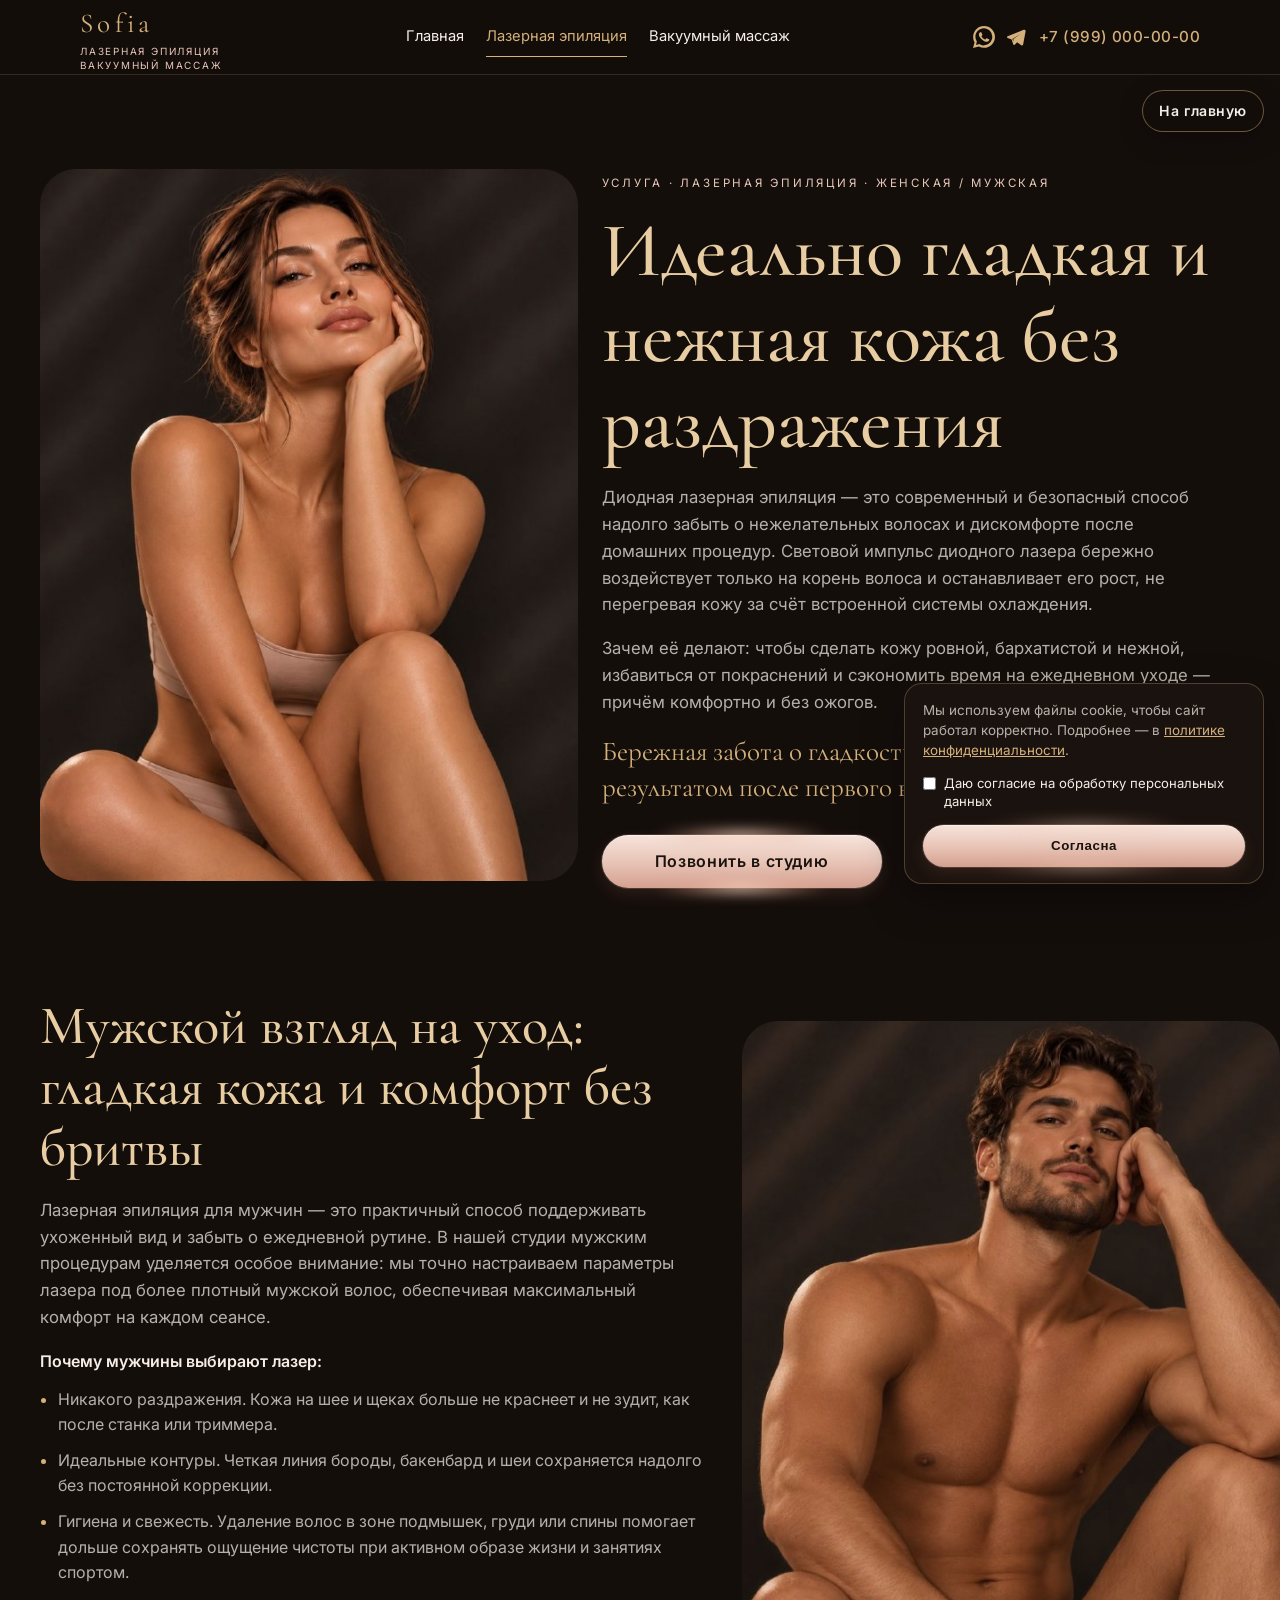
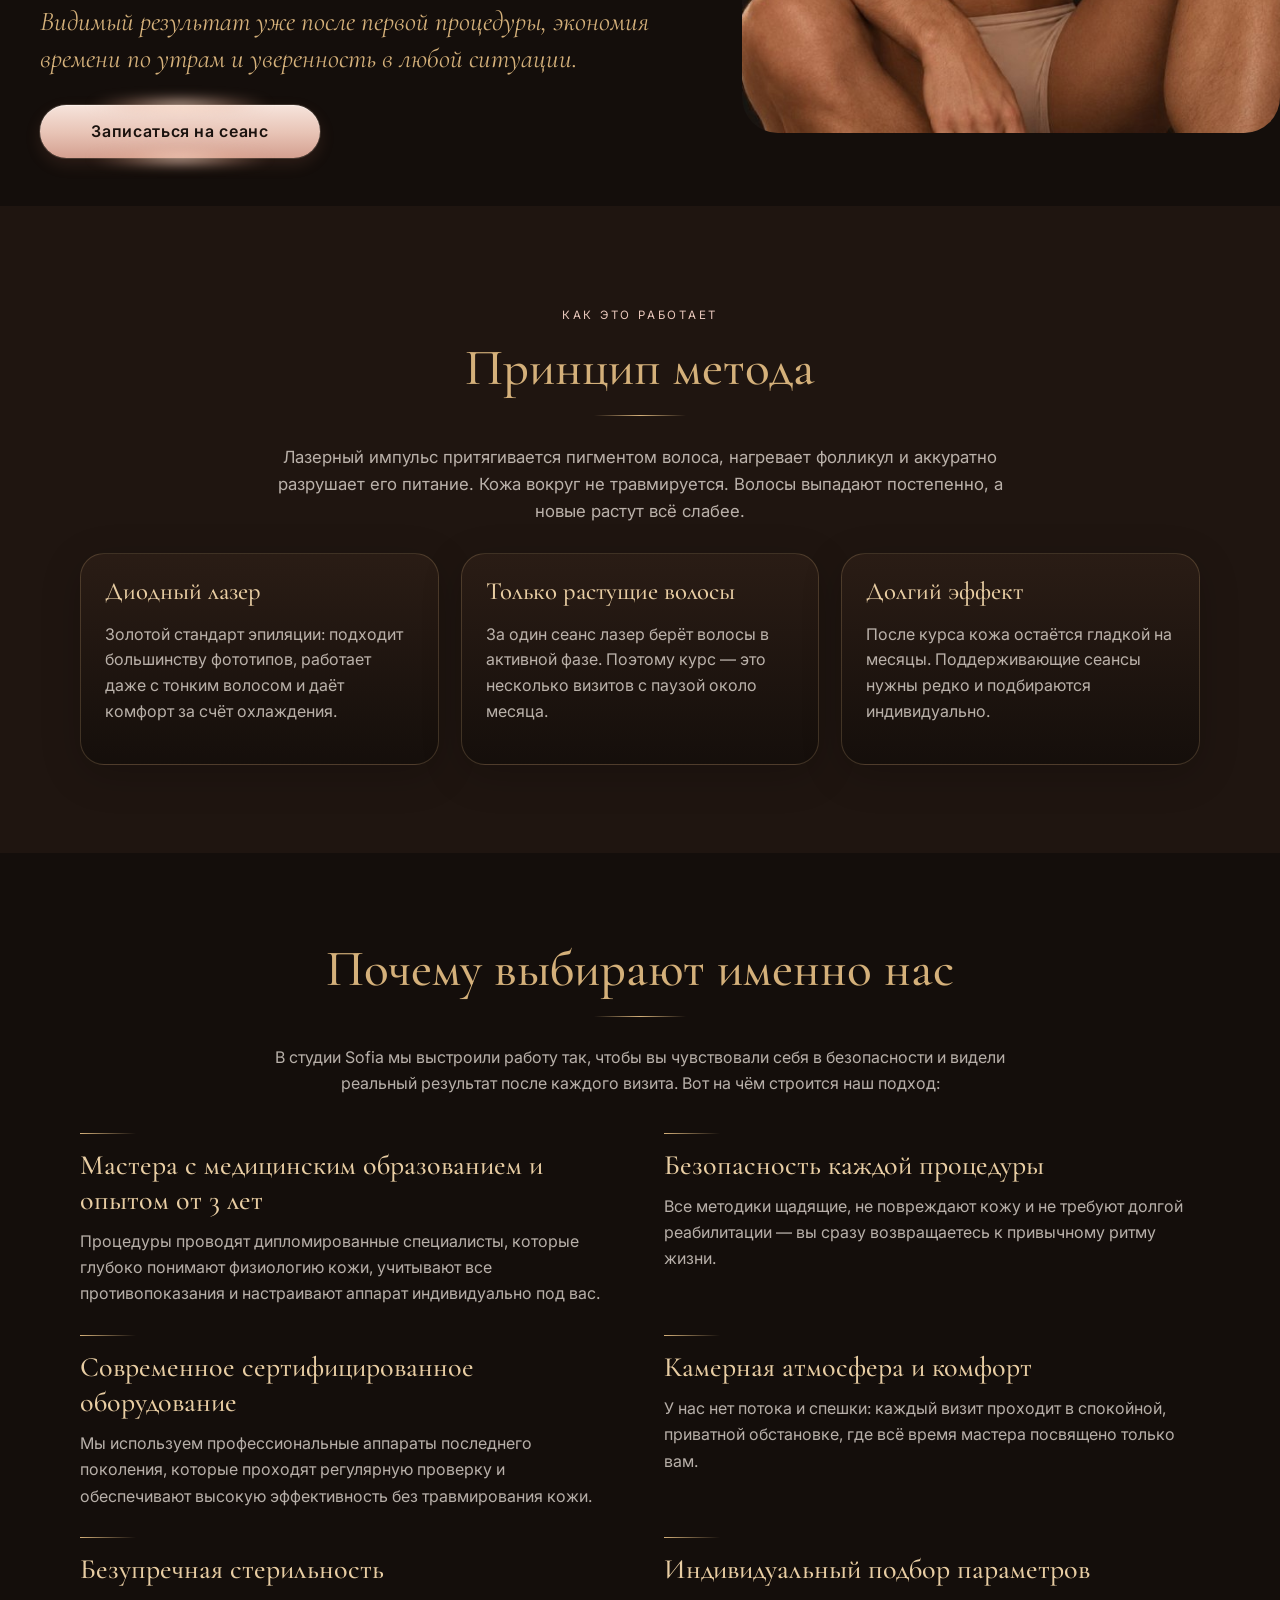
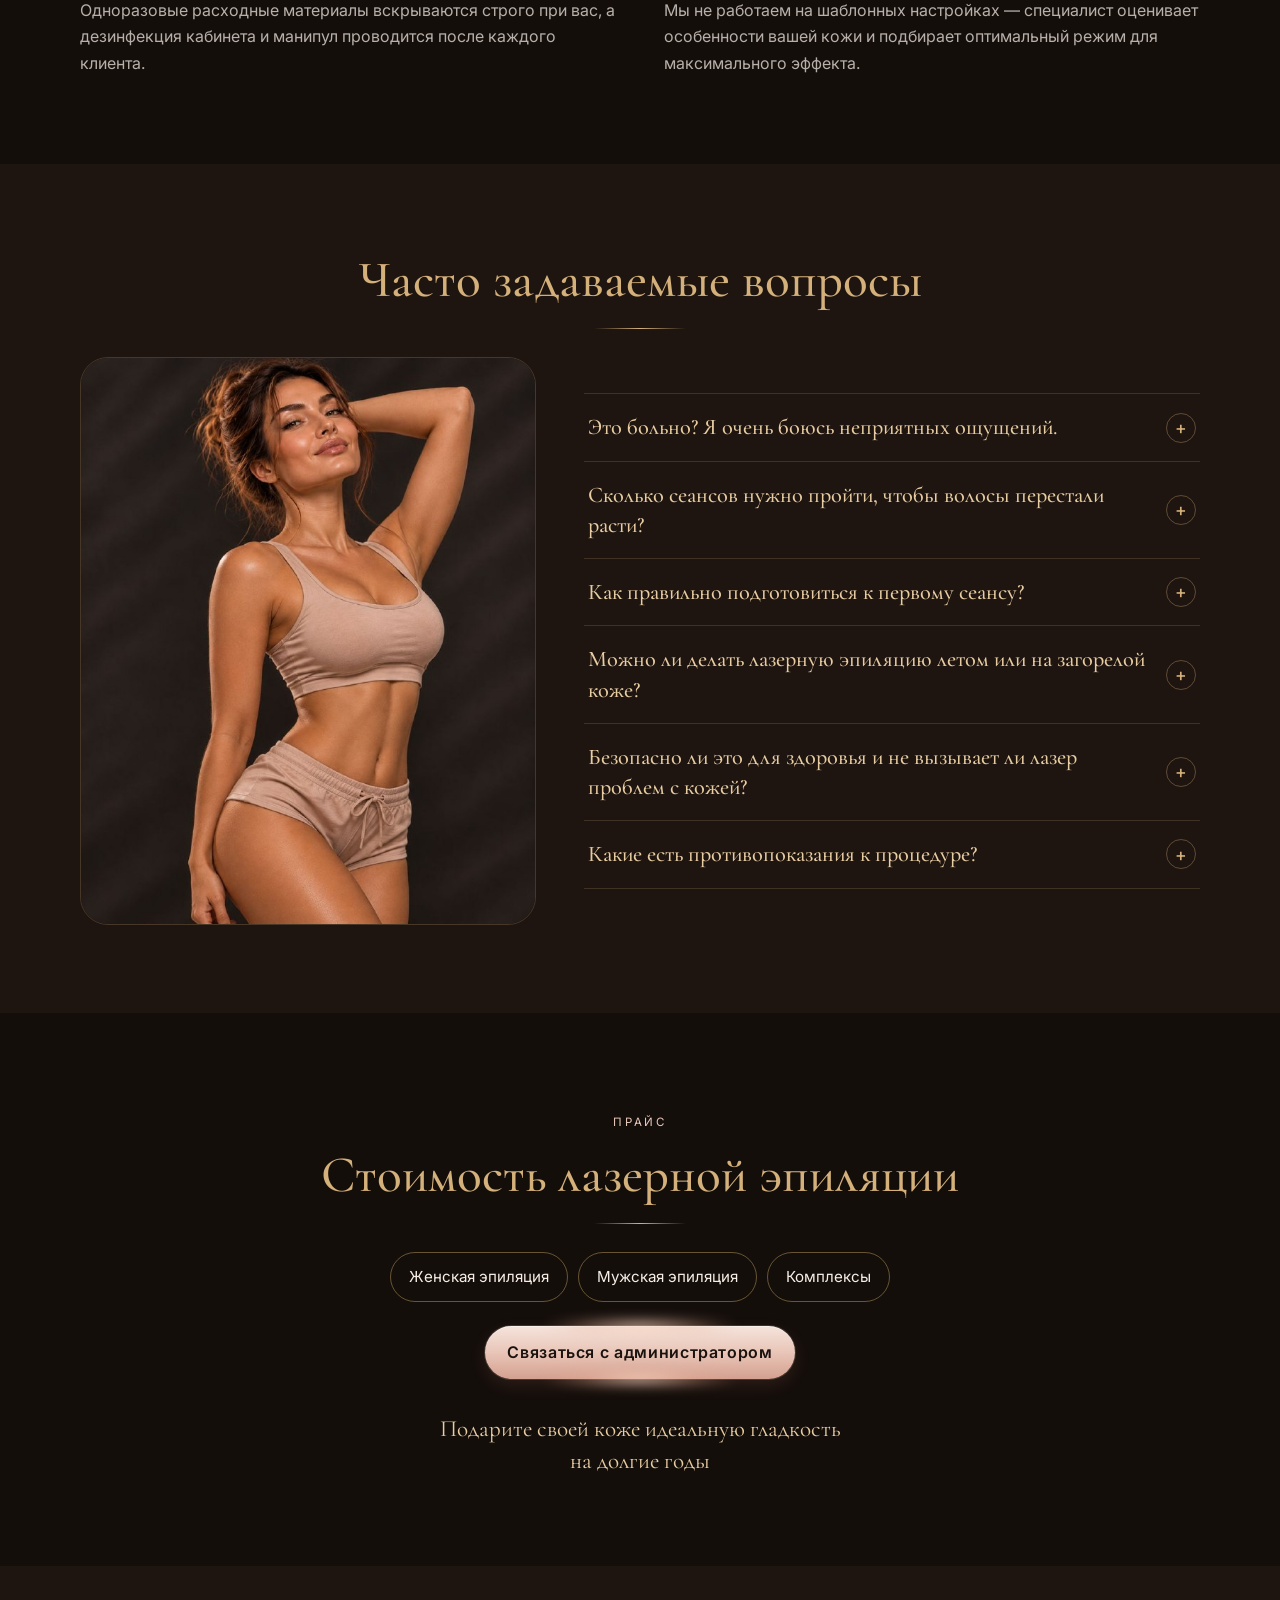
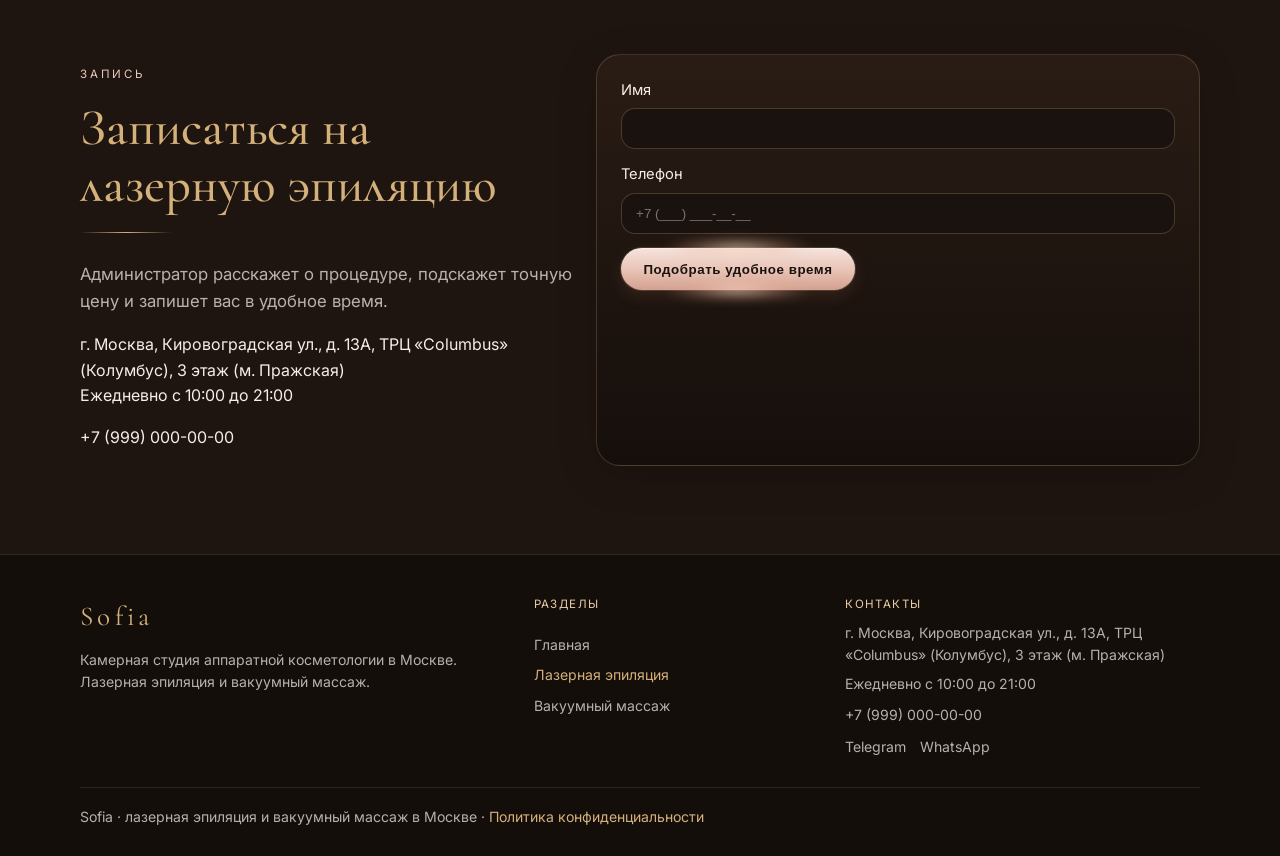
==== commit 72c720ba: "Unify studio address wording on the homepage, service pages, and footer. Co-authored-by: Cursor <cur" ====
--- a/laser/index.html
+++ b/laser/index.html
@@ -951,7 +951,7 @@
           <h2 style="text-align:left">Записаться на лазерную эпиляцию</h2>
           <div class="gold-line" style="margin-left:0"></div>
           <p class="lead">Администратор расскажет о процедуре, подскажет точную цену и запишет вас в удобное время.</p>
-          <p><strong>Москва</strong><br>м. Пражская, ТЦ «Колумбус»<br>Ежедневно с 10:00 до 21:00</p>
+          <p>г. Москва, Кировоградская ул., д. 13А, ТРЦ «Columbus» (Колумбус), 3 этаж (м. Пражская)<br>Ежедневно с 10:00 до 21:00</p>
           <p><a href="tel:+79990000000">+7 (999) 000-00-00</a></p>
         </div>
         <form class="card form" id="lead-form">
